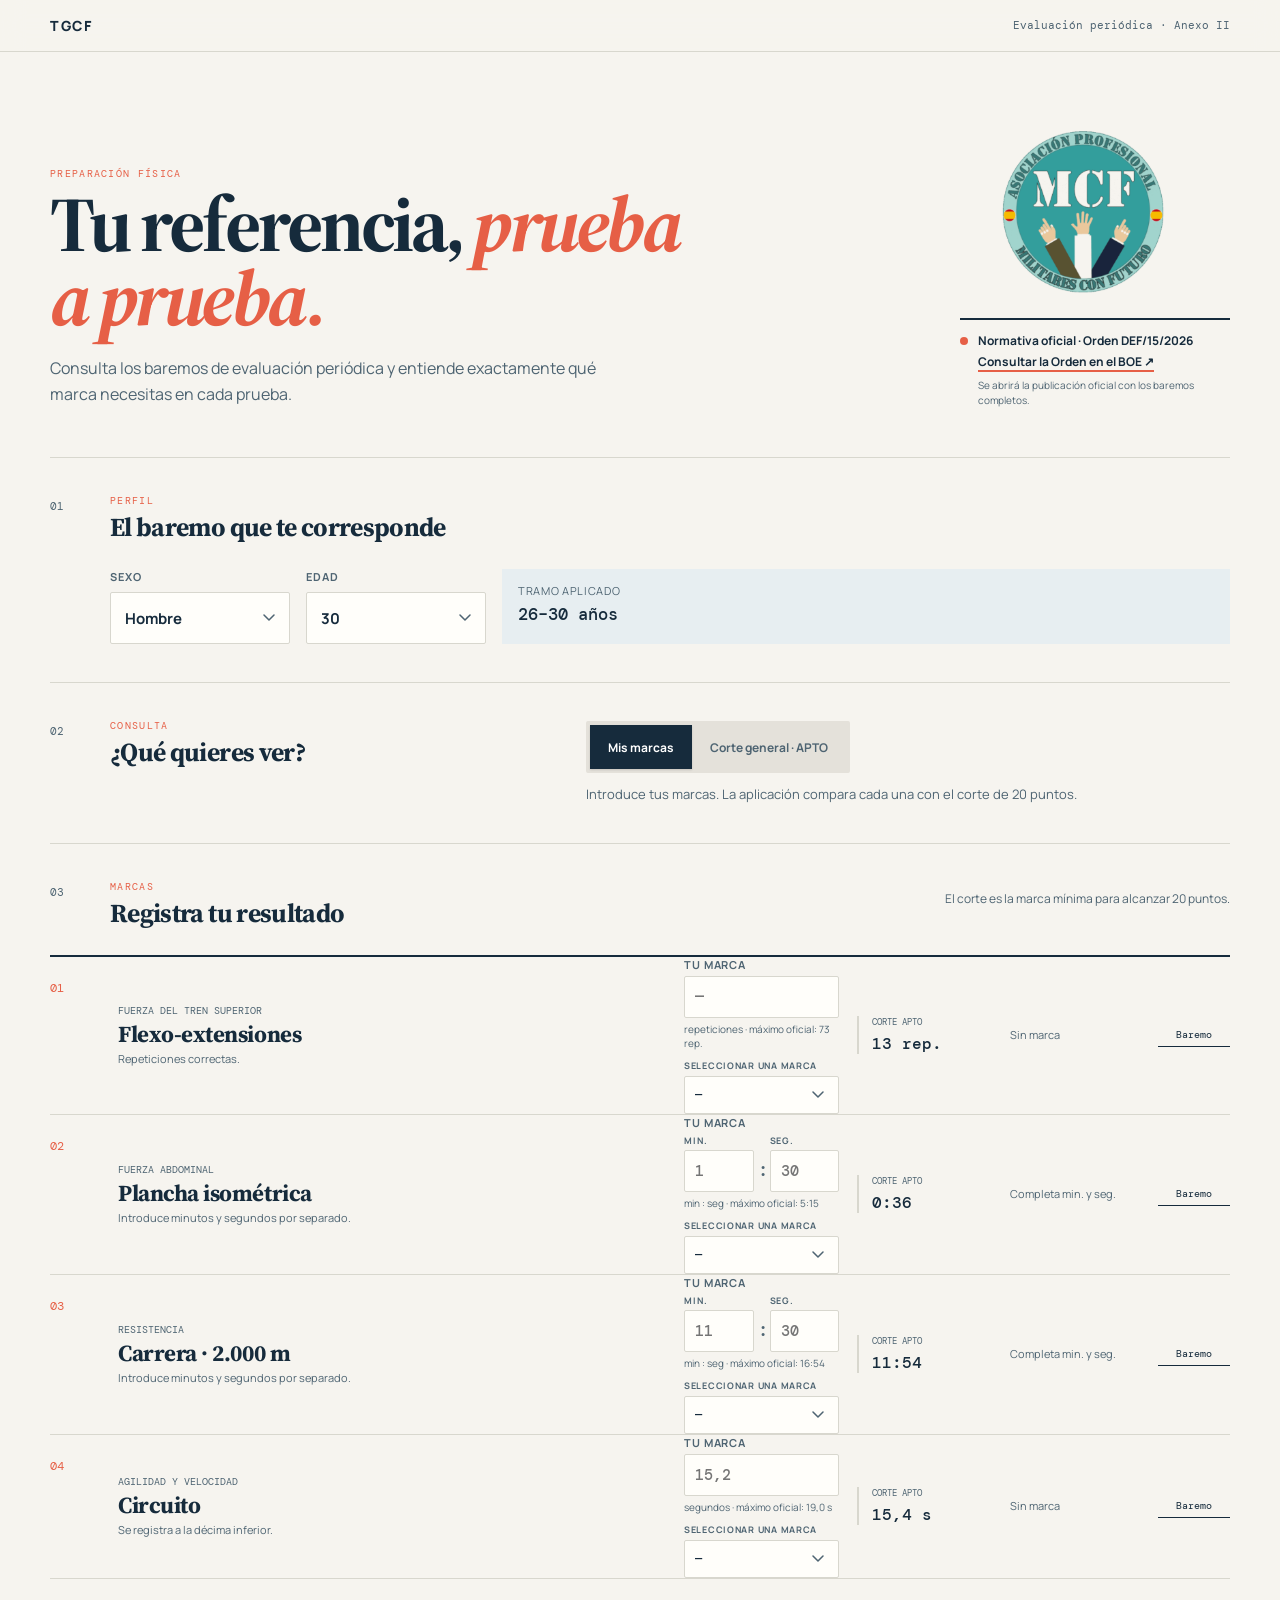
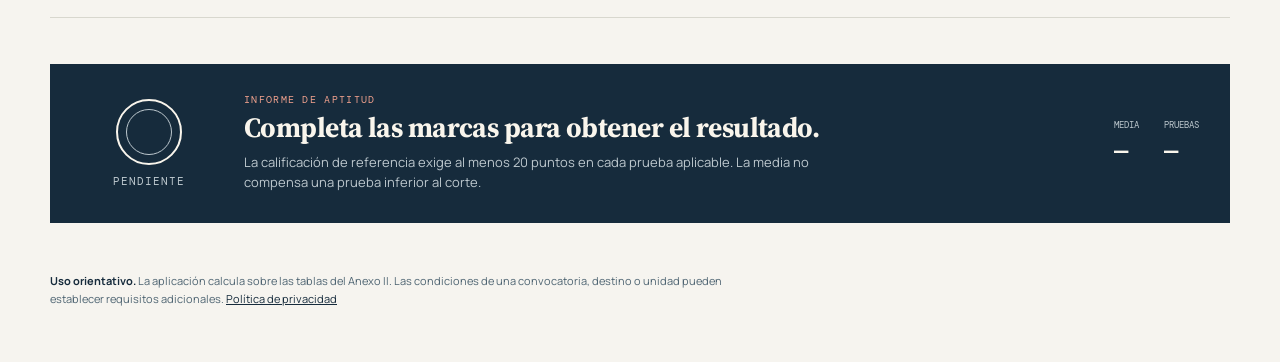
==== index.html @ bdb053d6 "Preparar recursos nativos y publicación móvil" ====
<!doctype html>
<html lang="es">
<head>
  <meta charset="utf-8">
  <meta name="viewport" content="width=device-width, initial-scale=1">
  <meta name="theme-color" content="#162b3c">
  <title>Aptitud · Evaluación física</title>
  <link rel="preconnect" href="https://fonts.googleapis.com">
  <link rel="preconnect" href="https://fonts.gstatic.com" crossorigin>
  <link href="https://fonts.googleapis.com/css2?family=DM+Mono:wght@400;500&family=Manrope:wght@400;500;600;700;800&family=Source+Serif+4:opsz,wght@8..60,600;8..60,700&display=swap" rel="stylesheet">
  <link rel="stylesheet" href="styles/main.css?v=13">
</head>
<body>
  <header class="topbar">
    <a class="brand" href="#inicio" aria-label="TGCF, inicio · Asociación Profesional Militares con Futuro">
      <span>TGCF</span>
    </a>
    <p>Evaluación periódica · Anexo II</p>
  </header>

  <main id="inicio" class="shell">
    <section class="intro" aria-labelledby="page-title">
      <div>
        <p class="eyebrow">Preparación física</p>
        <h1 id="page-title">Tu referencia, <em>prueba a prueba.</em></h1>
        <p class="lede">Consulta los baremos de evaluación periódica y entiende exactamente qué marca necesitas en cada prueba.</p>
      </div>
      <div class="source-block">
        <img class="association-logo intro-logo" src="assets/logo-mcf.png" alt="Logo de la Asociación Profesional Militares con Futuro">
        <aside class="source-note">
          <span class="source-dot" aria-hidden="true"></span>
          <div><b>Normativa oficial · Orden DEF/15/2026</b><br><a href="https://www.boe.es/diario_boe/txt.php?id=BOE-A-2026-1379" target="_blank" rel="noopener" aria-label="Consultar la Orden DEF/15/2026 en el BOE; se abre en una pestaña nueva">Consultar la Orden en el BOE <span aria-hidden="true">↗</span></a><small>Se abrirá la publicación oficial con los baremos completos.</small></div>
        </aside>
      </div>
    </section>

    <section class="setup" aria-labelledby="perfil-title">
      <div class="section-heading">
        <span class="step">01</span>
        <div><p class="eyebrow">Perfil</p><h2 id="perfil-title">El baremo que te corresponde</h2></div>
      </div>
      <div class="profile-controls">
        <label>Sexo
          <select id="sex" aria-label="Sexo">
            <option value="M">Hombre</option>
            <option value="F">Mujer</option>
          </select>
        </label>
        <label>Edad
          <select id="age" aria-label="Edad" aria-describedby="age-band"></select>
        </label>
        <div class="band-readout"><span>Tramo aplicado</span><b id="age-band">26–30 años</b></div>
      </div>
    </section>

    <section class="objective" aria-labelledby="objetivo-title">
      <div class="section-heading compact">
        <span class="step">02</span>
        <div><p class="eyebrow">Consulta</p><h2 id="objetivo-title">¿Qué quieres ver?</h2></div>
      </div>
      <div class="mode-switch" role="group" aria-label="Modo de consulta">
        <button class="mode active" type="button" data-mode="mine" aria-pressed="true">Mis marcas</button>
        <button class="mode" type="button" data-mode="cut" aria-pressed="false">Corte general · APTO</button>
      </div>
      <p id="mode-copy" class="mode-copy">Introduce tus marcas. La aplicación compara cada una con el corte de 20 puntos.</p>
    </section>

    <section class="measurements" aria-labelledby="marcas-title">
      <div class="section-heading">
        <span class="step">03</span>
        <div><p class="eyebrow">Marcas</p><h2 id="marcas-title">Registra tu resultado</h2></div>
        <p class="measurement-note">El corte es la marca mínima para alcanzar 20 puntos.</p>
      </div>

      <div class="metrics" id="metrics">
        <article class="metric" data-test="flex">
          <div class="metric-number">01</div>
          <div class="metric-main"><p class="metric-kicker">Fuerza del tren superior</p><h3>Flexo-extensiones</h3><p class="metric-description">Repeticiones correctas.</p></div>
          <div class="entry-stack"><label class="entry"><span>Tu marca</span><input id="flex" type="number" min="0" max="73" inputmode="numeric" placeholder="—"><small>repeticiones · máximo oficial: <span id="flex-max">—</span></small></label><label class="reference-entry"><span>Seleccionar una marca</span><select id="flex-reference" aria-label="Seleccionar una marca oficial de flexiones"><option value="">—</option></select></label></div>
          <div class="target"><span>Corte APTO</span><b id="flex-target">—</b></div>
          <div class="result" id="flex-result" aria-live="polite">Sin marca</div>
          <button class="baremo-button" data-baremo="flex" type="button">Baremo</button>
        </article>

        <article class="metric" data-test="plank">
          <div class="metric-number">02</div>
          <div class="metric-main"><p class="metric-kicker">Fuerza abdominal</p><h3>Plancha isométrica</h3><p class="metric-description">Introduce minutos y segundos por separado.</p></div>
          <div class="entry-stack"><div class="entry duration-entry" role="group" aria-labelledby="plank-entry-label"><span id="plank-entry-label">Tu marca</span><div class="duration-fields"><label><span>Min.</span><input id="plank-minutes" type="number" min="0" max="5" inputmode="numeric" placeholder="1" aria-label="Minutos de plancha"></label><span class="duration-separator" aria-hidden="true">:</span><label><span>Seg.</span><input id="plank-seconds" type="number" min="0" max="59" inputmode="numeric" placeholder="30" aria-label="Segundos de plancha"></label></div><small>min : seg · máximo oficial: <span id="plank-max">—</span></small></div><label class="reference-entry"><span>Seleccionar una marca</span><select id="plank-reference" aria-label="Seleccionar una marca oficial de plancha"><option value="">—</option></select></label></div>
          <div class="target"><span>Corte APTO</span><b id="plank-target">—</b></div>
          <div class="result" id="plank-result" aria-live="polite">Sin marca</div>
          <button class="baremo-button" data-baremo="plank" type="button">Baremo</button>
        </article>

        <article class="metric" data-test="run">
          <div class="metric-number">03</div>
          <div class="metric-main"><p class="metric-kicker">Resistencia</p><h3>Carrera · 2.000 m</h3><p class="metric-description">Introduce minutos y segundos por separado.</p></div>
          <div class="entry-stack"><div class="entry duration-entry" role="group" aria-labelledby="run-entry-label"><span id="run-entry-label">Tu marca</span><div class="duration-fields"><label><span>Min.</span><input id="run-minutes" type="number" min="0" max="16" inputmode="numeric" placeholder="11" aria-label="Minutos de carrera"></label><span class="duration-separator" aria-hidden="true">:</span><label><span>Seg.</span><input id="run-seconds" type="number" min="0" max="59" inputmode="numeric" placeholder="30" aria-label="Segundos de carrera"></label></div><small>min : seg · máximo oficial: <span id="run-max">—</span></small></div><label class="reference-entry"><span>Seleccionar una marca</span><select id="run-reference" aria-label="Seleccionar una marca oficial de carrera"><option value="">—</option></select></label></div>
          <div class="target"><span>Corte APTO</span><b id="run-target">—</b></div>
          <div class="result" id="run-result" aria-live="polite">Sin marca</div>
          <button class="baremo-button" data-baremo="run" type="button">Baremo</button>
        </article>

        <article class="metric" data-test="agility">
          <div class="metric-number">04</div>
          <div class="metric-main"><p class="metric-kicker">Agilidad y velocidad</p><h3>Circuito</h3><p class="metric-description">Se registra a la décima inferior.</p></div>
          <div class="entry-stack"><label class="entry"><span>Tu marca</span><input id="agility" type="number" min="0" max="19" step="0.01" inputmode="decimal" placeholder="15,2"><small>segundos · máximo oficial: <span id="agility-max">—</span></small></label><label class="reference-entry"><span>Seleccionar una marca</span><select id="agility-reference" aria-label="Seleccionar una marca oficial de circuito"><option value="">—</option></select></label></div>
          <div class="target"><span>Corte APTO</span><b id="agility-target">—</b></div>
          <div class="result" id="agility-result" aria-live="polite">Sin marca</div>
          <button class="baremo-button" data-baremo="agility" type="button">Baremo</button>
        </article>
      </div>
      <p id="agility-note" class="agility-note" hidden>El circuito no se muestra para este tramo de edad en el Anexo II.</p>
    </section>

    <section class="report" aria-labelledby="informe-title">
      <div class="report-status waiting" id="report-status"><span class="status-ring" aria-hidden="true"></span><span id="status-word">PENDIENTE</span></div>
      <div class="report-copy"><p class="eyebrow">Informe de aptitud</p><h2 id="informe-title">Completa las marcas para obtener el resultado.</h2><p id="report-detail">La calificación de referencia exige al menos 20 puntos en cada prueba aplicable. La media no compensa una prueba inferior al corte.</p></div>
      <dl class="report-numbers"><div><dt>Media</dt><dd id="average">—</dd></div><div><dt>Pruebas</dt><dd id="passed-count">—</dd></div></dl>

    </section>

    <section class="legal">
      <p><b>Uso orientativo.</b> La aplicación calcula sobre las tablas del Anexo II. Las condiciones de una convocatoria, destino o unidad pueden establecer requisitos adicionales. <a href="privacy.html">Política de privacidad</a></p>
    </section>
  </main>

  <dialog id="baremo-dialog" aria-labelledby="dialog-title">
    <div class="dialog-head"><div><p class="eyebrow">Anexo II</p><h2 id="dialog-title">Baremo oficial</h2></div><button id="close-dialog" class="close-button" type="button" aria-label="Cerrar">×</button></div>
    <p id="dialog-subtitle" class="dialog-subtitle"></p>
    <div class="table-wrap"><table><thead><tr><th>Marca</th><th>Puntos</th></tr></thead><tbody id="baremo-body"></tbody></table></div>
  </dialog>

  <script type="module" src="src/app.js?v=8"></script>
</body>
</html>
---- styles/main.css ----
:root {
  --ink: #162b3c;
  --ink-soft: #4e6472;
  --paper: #f6f4ef;
  --surface: #fffefa;
  --line: #d8d7ce;
  --coral: #e65f46;
  --coral-pale: #fbe7e1;
  --blue-pale: #e7eef1;
  --good: #2f725e;
  --warn: #ac6329;
  --mono: "DM Mono", ui-monospace, SFMono-Regular, Menlo, monospace;
  --sans: "Manrope", Arial, sans-serif;
  --serif: "Source Serif 4", Georgia, serif;
}
* { box-sizing: border-box; }
[hidden] { display: none !important; }
html { scroll-behavior: smooth; }
body { margin: 0; background: var(--paper); color: var(--ink); font-family: var(--sans); }
button, input, select { font: inherit; }
button { cursor: pointer; }
.topbar { border-bottom: 1px solid var(--line); display: flex; justify-content: space-between; align-items: center; padding: 16px max(20px, calc((100vw - 1180px) / 2)); background: rgba(246,244,239,.94); position: sticky; top: 0; z-index: 2; backdrop-filter: blur(12px); }
.topbar p { margin: 0; font: 11px/1.1 var(--mono); color: var(--ink-soft); text-align: right; }
.brand { display: flex; gap: 9px; align-items: center; color: var(--ink); text-decoration: none; font-size: 14px; font-weight: 800; letter-spacing: .11em; }
.association-logo { object-fit: contain; mix-blend-mode: multiply; }
.source-block { align-self: end; }
.intro-logo { display: block; width: 240px; max-width: 100%; height: auto; margin: 0 0 10px; }
.shell { width: min(1180px, calc(100% - 40px)); margin: 0 auto; }
.intro { min-height: 296px; display: grid; grid-template-columns: minmax(0, 1fr) 270px; align-items: end; gap: 40px; padding: 65px 0 50px; border-bottom: 1px solid var(--line); }
.eyebrow { margin: 0 0 8px; font: 10px/1 var(--mono); letter-spacing: .13em; text-transform: uppercase; color: var(--coral); }
h1, h2, h3, p { text-wrap: pretty; }
h1 { margin: 0; max-width: 760px; font: 700 clamp(42px, 7vw, 78px)/.94 var(--serif); letter-spacing: -.045em; }
h1 em { color: var(--coral); font-style: italic; }
.lede { max-width: 590px; margin: 22px 0 0; color: var(--ink-soft); font-size: 16px; line-height: 1.6; }
.source-note { display: flex; gap: 10px; border-top: 2px solid var(--ink); padding-top: 12px; font-size: 12px; line-height: 1.55; color: var(--ink-soft); }
.source-note b { color: var(--ink); }.source-note a { display: inline-block; margin-top: 2px; color: var(--ink); font-weight: 700; text-decoration: underline; text-decoration-color: var(--coral); text-decoration-thickness: 1.5px; text-underline-offset: 4px; transition: color .15s, text-decoration-color .15s; }.source-note a:hover, .source-note a:focus-visible { color: var(--coral); text-decoration-color: currentColor; }.source-note small { display: block; margin-top: 7px; font-size: 10px; line-height: 1.45; }.source-dot { width: 8px; height: 8px; margin-top: 5px; border-radius: 50%; background: var(--coral); flex: none; }
.setup, .objective, .measurements { border-bottom: 1px solid var(--line); padding: 38px 0; }
.section-heading { display: grid; grid-template-columns: 44px 1fr auto; gap: 16px; align-items: start; margin-bottom: 28px; }
.section-heading.compact { grid-template-columns: 44px 1fr; }.step { font: 11px var(--mono); color: var(--ink-soft); padding-top: 3px; }.section-heading h2 { margin: 0; font: 700 26px/1.04 var(--serif); letter-spacing: -.025em; }.measurement-note { margin: 8px 0 0; color: var(--ink-soft); font-size: 12px; }
.profile-controls { margin-left: 60px; display: grid; grid-template-columns: 180px 180px minmax(220px, 1fr); gap: 16px; }.profile-controls label, .entry { display: grid; gap: 8px; color: var(--ink-soft); font-size: 11px; font-weight: 700; text-transform: uppercase; letter-spacing: .08em; }
select, input { appearance: none; width: 100%; min-height: 52px; padding: 0 14px; background: var(--surface); border: 1px solid var(--line); border-radius: 2px; color: var(--ink); font-size: 15px; outline: none; transition: border-color .15s, box-shadow .15s; } select { padding-right: 38px; background-image: url("data:image/svg+xml,%3Csvg xmlns='http://www.w3.org/2000/svg' width='12' height='8' viewBox='0 0 12 8'%3E%3Cpath d='m1 1 5 5 5-5' fill='none' stroke='%234e6472' stroke-linecap='round' stroke-linejoin='round' stroke-width='1.5'/%3E%3C/svg%3E"); background-repeat: no-repeat; background-position: right 14px center; background-size: 12px 8px; } input:focus, select:focus { border-color: var(--coral); box-shadow: 0 0 0 3px var(--coral-pale); }.band-readout { padding: 14px 16px; background: var(--blue-pale); color: var(--ink-soft); font-size: 11px; letter-spacing: .06em; text-transform: uppercase; }.band-readout span { display: block; margin-bottom: 5px; }.band-readout b { color: var(--ink); font: 500 17px var(--mono); letter-spacing: 0; text-transform: none; }
.objective { display: grid; grid-template-columns: 1fr minmax(330px, 1.3fr); column-gap: 40px; }.objective .section-heading { margin: 0; }.mode-switch { display: flex; width: fit-content; min-height: 52px; padding: 4px; background: #e4e1da; border-radius: 2px; }.mode { border: 0; background: transparent; color: var(--ink-soft); padding: 0 18px; font-size: 12px; font-weight: 700; }.mode.active { background: var(--ink); color: white; box-shadow: 0 1px 2px #0002; }.mode-copy { grid-column: 2; margin: 12px 0 0; color: var(--ink-soft); font-size: 13px; line-height: 1.5; }.simulation-actions { grid-column: 2; margin-top: 14px; display: flex; align-items: center; gap: 16px; }.outline-button { min-height: 40px; border: 1px solid var(--ink); color: var(--ink); background: transparent; padding: 0 12px; font-size: 12px; font-weight: 700; }.text-button { border: 0; padding: 0; background: transparent; color: var(--coral); font-size: 12px; text-decoration: underline; }
.metrics { border-top: 2px solid var(--ink); }.metric { display: grid; grid-template-columns: 50px minmax(210px, 1fr) 155px 135px 130px 72px; align-items: center; gap: 18px; min-height: 126px; border-bottom: 1px solid var(--line); }.metric-number { align-self: start; padding-top: 23px; color: var(--coral); font: 12px var(--mono); }.metric-kicker { margin: 0 0 5px; color: var(--ink-soft); font: 10px var(--mono); text-transform: uppercase; }.metric h3 { margin: 0; font: 700 23px/1.05 var(--serif); letter-spacing: -.02em; }.metric-description { margin: 5px 0 0; color: var(--ink-soft); font-size: 11px; }.entry { gap: 4px; }.entry input { min-height: 42px; padding: 0 10px; font: 500 15px var(--mono); }.entry small { color: var(--ink-soft); text-transform: none; letter-spacing: 0; font: 10px var(--sans); }.duration-fields { display: grid; grid-template-columns: minmax(0, 1fr) 8px minmax(0, 1fr); align-items: end; gap: 4px; }.duration-fields label { display: grid; gap: 3px; }.duration-fields label span { font-size: 9px; }.duration-separator { padding-bottom: 11px; color: var(--ink-soft); font: 500 17px var(--mono); text-align: center; }.target { padding-left: 13px; border-left: 2px solid var(--line); }.target span { display: block; color: var(--ink-soft); font: 9px var(--mono); text-transform: uppercase; }.target b { display: block; margin-top: 5px; font: 500 16px var(--mono); }.result { font: 11px/1.4 var(--sans); color: var(--ink-soft); }.result b { display: block; color: var(--ink); font: 500 20px var(--mono); }.result.pass b { color: var(--good); }.result.fail b { color: var(--coral); }.baremo-button { border: 0; border-bottom: 1px solid var(--ink); padding: 5px 0; background: transparent; color: var(--ink); font: 10px var(--mono); }.baremo-button:hover { color: var(--coral); border-color: var(--coral); }.metric.is-not-applicable { opacity: .46; }.metric.is-not-applicable .entry input, .metric.is-not-applicable .baremo-button { pointer-events: none; }.agility-note { margin: 16px 0 0 60px; color: var(--warn); font-size: 12px; }
.report { margin: 46px 0 25px; display: grid; grid-template-columns: 136px 1fr auto; gap: 27px; align-items: center; background: var(--ink); color: #f9f5ec; padding: 31px; }.report-status { display: grid; justify-items: center; gap: 9px; font: 11px var(--mono); letter-spacing: .1em; }.status-ring { width: 66px; height: 66px; border: 2px solid #f9f5ec; border-radius: 50%; position: relative; }.status-ring::after { content: ""; position: absolute; inset: 8px; border: 1px solid currentColor; border-radius: 50%; }.report-status.apto { color: #a9e0c8; }.report-status.no-apto { color: #ffab9d; }.report-status.waiting { color: #bdc8ce; }.report-copy .eyebrow { color: #f0a18d; }.report-copy h2 { margin: 0; font: 700 28px/1.05 var(--serif); letter-spacing: -.02em; }.report-copy p:last-child { max-width: 600px; margin: 10px 0 0; color: #bdc8ce; font-size: 13px; line-height: 1.55; }.report-numbers { display: flex; gap: 25px; margin: 0; }.report-numbers dt { color: #bdc8ce; font: 9px var(--mono); text-transform: uppercase; }.report-numbers dd { margin: 5px 0 0; font: 500 24px var(--mono); }.legal { display: flex; justify-content: space-between; align-items: flex-start; gap: 30px; padding: 24px 0 54px; color: var(--ink-soft); font-size: 11px; line-height: 1.6; }.legal p { max-width: 720px; margin: 0; }.legal b { color: var(--ink); }.legal a { color: var(--ink); white-space: nowrap; }
dialog { width: min(620px, calc(100% - 32px)); max-height: min(720px, calc(100% - 32px)); overflow: hidden; border: 0; padding: 28px; background: var(--surface); box-shadow: 0 18px 80px #10182055; }dialog::backdrop { background: #162b3caa; backdrop-filter: blur(3px); }.dialog-head { display: flex; align-items: start; justify-content: space-between; }.dialog-head h2 { margin: 0; font: 700 28px var(--serif); }.close-button { width: 37px; height: 37px; border: 1px solid var(--line); border-radius: 50%; background: transparent; font-size: 23px; line-height: 1; }.dialog-subtitle { color: var(--ink-soft); font-size: 12px; }.table-wrap { max-height: 470px; overflow: auto; border-top: 1px solid var(--line); }.table-wrap table { width: 100%; border-collapse: collapse; font: 13px var(--mono); }.table-wrap th { position: sticky; top: 0; background: var(--surface); text-align: left; padding: 13px 10px; color: var(--ink-soft); font-size: 10px; }.table-wrap td { padding: 10px; border-top: 1px solid #eceae4; }.table-wrap tr.highlight td { background: var(--coral-pale); }.table-wrap td:last-child { text-align: right; }
@media (max-width: 860px) { .intro { grid-template-columns: 1fr; min-height: 0; gap: 32px; }.source-note { width: 270px; }.profile-controls { margin-left: 0; }.objective { grid-template-columns: 1fr; gap: 16px; }.mode-copy, .simulation-actions { grid-column: 1; }.metric { grid-template-columns: 36px minmax(160px,1fr) 130px 115px; gap: 14px; padding: 18px 0; }.metric .entry { grid-column: 3; }.metric .target { grid-column: 4; }.metric .result { grid-column: 2 / 4; }.metric .baremo-button { grid-column: 4; grid-row: 3; justify-self: start; }.metric-number { padding-top: 2px; }.report { grid-template-columns: 100px 1fr; }.report-numbers { grid-column: 2; }.legal { flex-direction: column; gap: 10px; } }
@media (max-width: 570px) { .topbar { padding: 13px 20px; }.topbar p { max-width: 130px; font-size: 9px; }.shell { width: min(100% - 28px, 1180px); }.intro { padding: 48px 0 38px; }.lede { font-size: 14px; }.setup,.objective,.measurements { padding: 30px 0; }.section-heading { grid-template-columns: 32px 1fr; gap: 11px; margin-bottom: 22px; }.measurement-note { display: none; }.profile-controls { grid-template-columns: 1fr 1fr; }.band-readout { grid-column: span 2; }.mode-switch { width: 100%; }.mode { flex: 1; padding: 0 8px; font-size: 11px; }.metric { grid-template-columns: 30px 1fr 103px; column-gap: 10px; }.metric .metric-main { grid-column: 2 / 4; }.metric .entry { grid-column: 2; }.metric .target { grid-column: 3; }.metric .result { grid-column: 2 / 4; }.metric .baremo-button { grid-column: 3; grid-row: 4; }.metric h3 { font-size: 20px; }.entry input { font-size: 14px; }.target b { font-size: 13px; }.agility-note { margin-left: 0; }.report { margin-top: 32px; grid-template-columns: 1fr; gap: 19px; padding: 24px; }.report-status { grid-template-columns: 52px 1fr; justify-items: start; align-items: center; }.status-ring { width: 46px; height: 46px; }.status-ring::after { inset: 6px; }.report-copy h2 { font-size: 25px; }.report-numbers { grid-column: 1; }.legal a { white-space: normal; } }
@media (prefers-reduced-motion: reduce) { *,*::before,*::after { scroll-behavior: auto !important; transition: none !important; } }
.entry-stack { display: grid; gap: 9px; }.reference-entry { display: grid; gap: 4px; color: var(--ink-soft); font-size: 9px; font-weight: 700; letter-spacing: .08em; text-transform: uppercase; }.reference-entry select { min-height: 38px; padding: 0 32px 0 10px; font: 500 12px var(--mono); text-transform: none; letter-spacing: 0; }.metric.is-not-applicable .reference-entry select { pointer-events: none; } @media (max-width: 860px) { .metric .entry-stack { grid-column: 3; } } @media (max-width: 570px) { .metric .entry-stack { grid-column: 2; } }
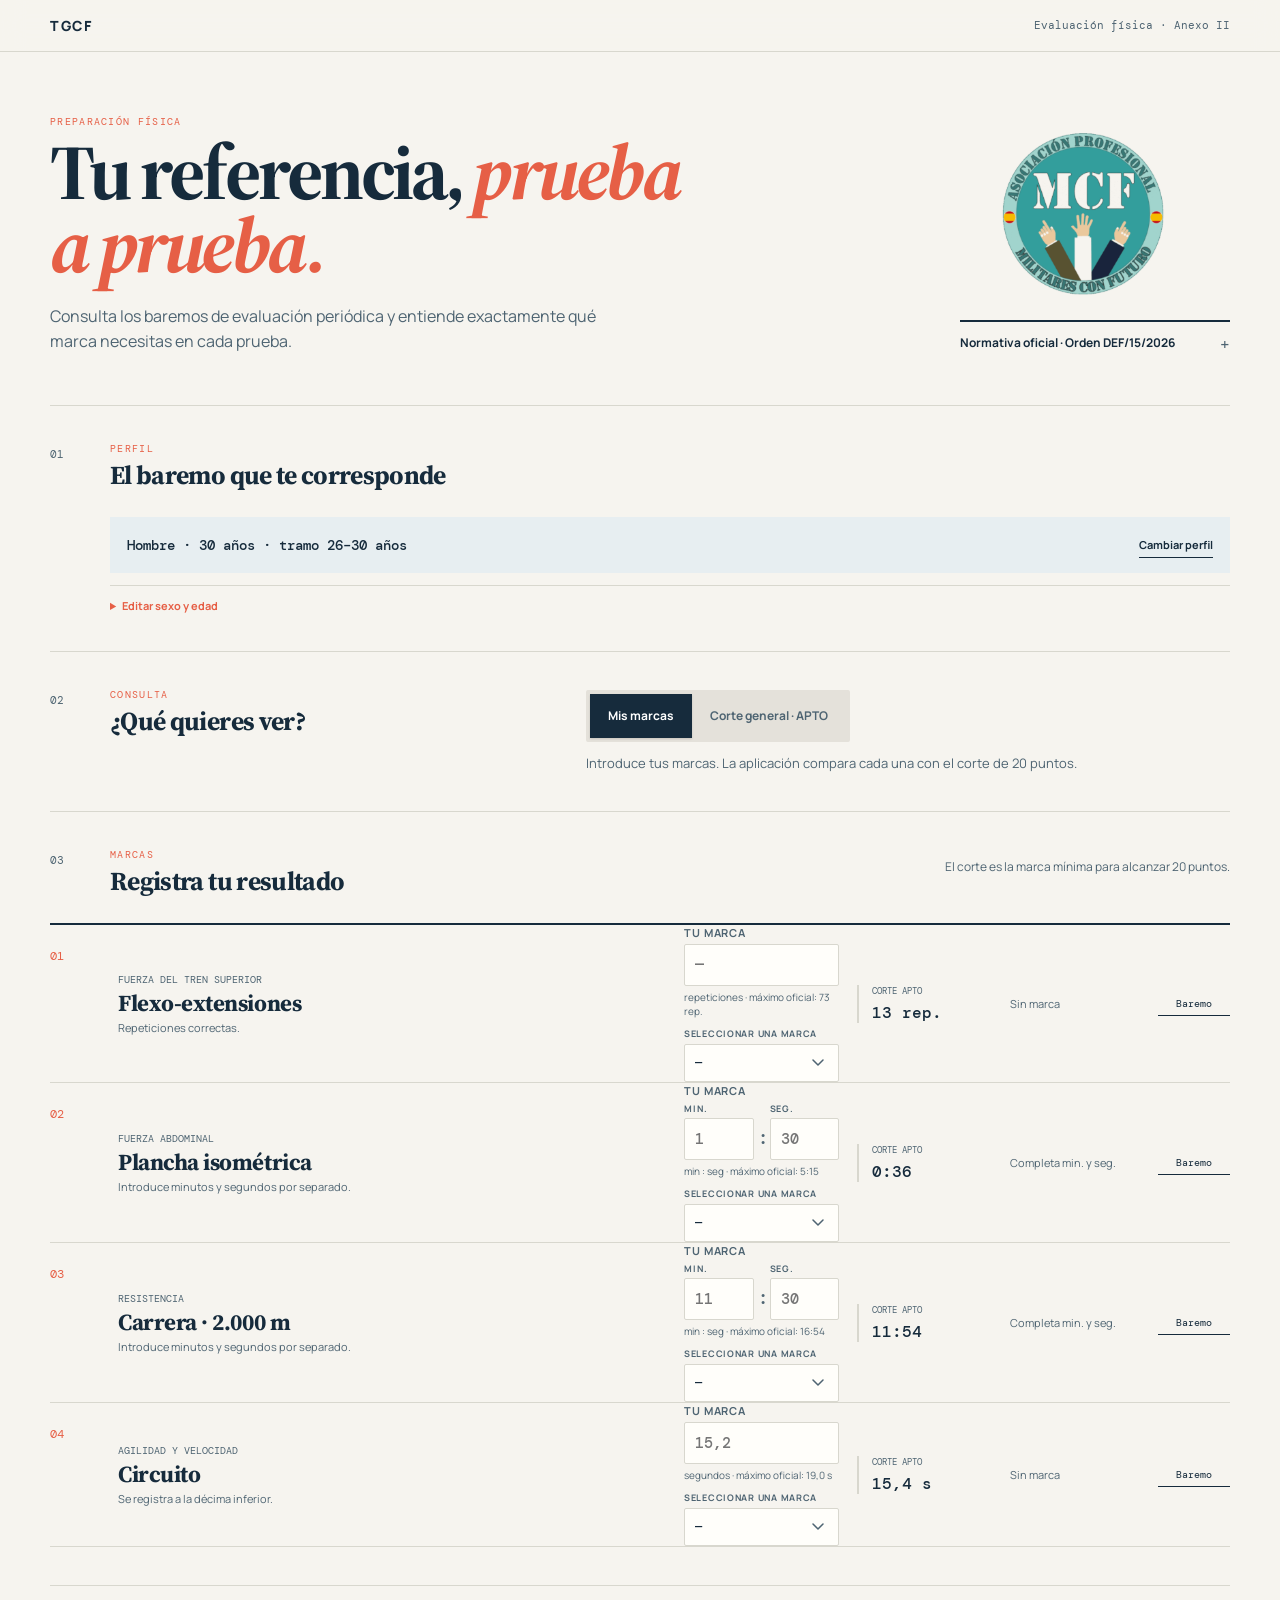
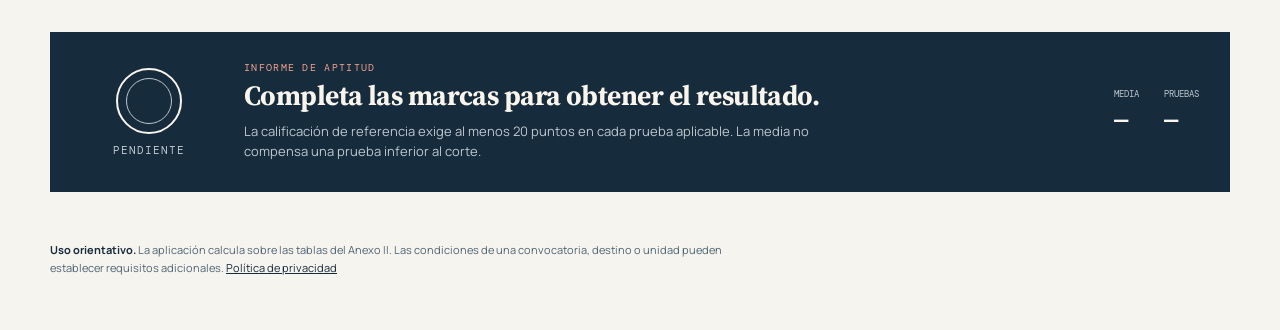
==== commit f57a43d4: "Simplificar experiencia móvil de TGCF" ====
--- a/index.html
+++ b/index.html
@@ -4,7 +4,7 @@
   <meta charset="utf-8">
   <meta name="viewport" content="width=device-width, initial-scale=1">
   <meta name="theme-color" content="#162b3c">
-  <title>Aptitud · Evaluación física</title>
+  <title>TGCF</title>
   <link rel="preconnect" href="https://fonts.googleapis.com">
   <link rel="preconnect" href="https://fonts.gstatic.com" crossorigin>
   <link href="https://fonts.googleapis.com/css2?family=DM+Mono:wght@400;500&family=Manrope:wght@400;500;600;700;800&family=Source+Serif+4:opsz,wght@8..60,600;8..60,700&display=swap" rel="stylesheet">
@@ -12,10 +12,8 @@
 </head>
 <body>
   <header class="topbar">
-    <a class="brand" href="#inicio" aria-label="TGCF, inicio · Asociación Profesional Militares con Futuro">
-      <span>TGCF</span>
-    </a>
-    <p>Evaluación periódica · Anexo II</p>
+    <a class="brand" href="#inicio" aria-label="TGCF, inicio"><span>TGCF</span></a>
+    <p>Evaluación física · Anexo II</p>
   </header>
 
   <main id="inicio" class="shell">
@@ -27,10 +25,11 @@
       </div>
       <div class="source-block">
         <img class="association-logo intro-logo" src="assets/logo-mcf.png" alt="Logo de la Asociación Profesional Militares con Futuro">
-        <aside class="source-note">
-          <span class="source-dot" aria-hidden="true"></span>
-          <div><b>Normativa oficial · Orden DEF/15/2026</b><br><a href="https://www.boe.es/diario_boe/txt.php?id=BOE-A-2026-1379" target="_blank" rel="noopener" aria-label="Consultar la Orden DEF/15/2026 en el BOE; se abre en una pestaña nueva">Consultar la Orden en el BOE <span aria-hidden="true">↗</span></a><small>Se abrirá la publicación oficial con los baremos completos.</small></div>
-        </aside>
+        <details class="source-note">
+          <summary><span class="source-dot" aria-hidden="true"></span><b>Normativa oficial · Orden DEF/15/2026</b></summary>
+          <a href="https://www.boe.es/diario_boe/txt.php?id=BOE-A-2026-1379" target="_blank" rel="noopener" aria-label="Consultar la Orden DEF/15/2026 en el BOE; se abre en una pestaña nueva">Consultar la Orden en el BOE <span aria-hidden="true">↗</span></a>
+          <small>Se abrirá la publicación oficial con los baremos completos.</small>
+        </details>
       </div>
     </section>
 
@@ -39,18 +38,22 @@
         <span class="step">01</span>
         <div><p class="eyebrow">Perfil</p><h2 id="perfil-title">El baremo que te corresponde</h2></div>
       </div>
-      <div class="profile-controls">
-        <label>Sexo
-          <select id="sex" aria-label="Sexo">
-            <option value="M">Hombre</option>
-            <option value="F">Mujer</option>
-          </select>
-        </label>
-        <label>Edad
-          <select id="age" aria-label="Edad" aria-describedby="age-band"></select>
-        </label>
-        <div class="band-readout"><span>Tramo aplicado</span><b id="age-band">26–30 años</b></div>
-      </div>
+      <div class="profile-summary" aria-live="polite"><span id="profile-summary">Hombre · 30 años · tramo 26–30 años</span><button class="profile-edit" type="button" aria-controls="profile-details">Cambiar perfil</button></div>
+      <details id="profile-details" class="profile-details">
+        <summary>Editar sexo y edad</summary>
+        <div class="profile-controls">
+          <label>Sexo
+            <select id="sex" aria-label="Sexo">
+              <option value="M">Hombre</option>
+              <option value="F">Mujer</option>
+            </select>
+          </label>
+          <label>Edad
+            <select id="age" aria-label="Edad" aria-describedby="age-band"></select>
+          </label>
+          <div class="band-readout"><span>Tramo aplicado</span><b id="age-band">26–30 años</b></div>
+        </div>
+      </details>
     </section>
 
     <section class="objective" aria-labelledby="objetivo-title">
@@ -112,12 +115,17 @@
       <p id="agility-note" class="agility-note" hidden>El circuito no se muestra para este tramo de edad en el Anexo II.</p>
     </section>
 
-    <section class="report" aria-labelledby="informe-title">
+    <section id="report" class="report" aria-labelledby="informe-title">
       <div class="report-status waiting" id="report-status"><span class="status-ring" aria-hidden="true"></span><span id="status-word">PENDIENTE</span></div>
       <div class="report-copy"><p class="eyebrow">Informe de aptitud</p><h2 id="informe-title">Completa las marcas para obtener el resultado.</h2><p id="report-detail">La calificación de referencia exige al menos 20 puntos en cada prueba aplicable. La media no compensa una prueba inferior al corte.</p></div>
       <dl class="report-numbers"><div><dt>Media</dt><dd id="average">—</dd></div><div><dt>Pruebas</dt><dd id="passed-count">—</dd></div></dl>
 
     </section>
+
+    <div class="mobile-summary" aria-live="polite">
+      <span id="mobile-progress-label">0 de 4 pruebas completas</span>
+      <a href="#report" id="mobile-report-link">Ver informe</a>
+    </div>
 
     <section class="legal">
       <p><b>Uso orientativo.</b> La aplicación calcula sobre las tablas del Anexo II. Las condiciones de una convocatoria, destino o unidad pueden establecer requisitos adicionales. <a href="privacy.html">Política de privacidad</a></p>
--- a/styles/main.css
+++ b/styles/main.css
@@ -47,3 +47,36 @@
 @media (max-width: 570px) { .topbar { padding: 13px 20px; }.topbar p { max-width: 130px; font-size: 9px; }.shell { width: min(100% - 28px, 1180px); }.intro { padding: 48px 0 38px; }.lede { font-size: 14px; }.setup,.objective,.measurements { padding: 30px 0; }.section-heading { grid-template-columns: 32px 1fr; gap: 11px; margin-bottom: 22px; }.measurement-note { display: none; }.profile-controls { grid-template-columns: 1fr 1fr; }.band-readout { grid-column: span 2; }.mode-switch { width: 100%; }.mode { flex: 1; padding: 0 8px; font-size: 11px; }.metric { grid-template-columns: 30px 1fr 103px; column-gap: 10px; }.metric .metric-main { grid-column: 2 / 4; }.metric .entry { grid-column: 2; }.metric .target { grid-column: 3; }.metric .result { grid-column: 2 / 4; }.metric .baremo-button { grid-column: 3; grid-row: 4; }.metric h3 { font-size: 20px; }.entry input { font-size: 14px; }.target b { font-size: 13px; }.agility-note { margin-left: 0; }.report { margin-top: 32px; grid-template-columns: 1fr; gap: 19px; padding: 24px; }.report-status { grid-template-columns: 52px 1fr; justify-items: start; align-items: center; }.status-ring { width: 46px; height: 46px; }.status-ring::after { inset: 6px; }.report-copy h2 { font-size: 25px; }.report-numbers { grid-column: 1; }.legal a { white-space: normal; } }
 @media (prefers-reduced-motion: reduce) { *,*::before,*::after { scroll-behavior: auto !important; transition: none !important; } }
 .entry-stack { display: grid; gap: 9px; }.reference-entry { display: grid; gap: 4px; color: var(--ink-soft); font-size: 9px; font-weight: 700; letter-spacing: .08em; text-transform: uppercase; }.reference-entry select { min-height: 38px; padding: 0 32px 0 10px; font: 500 12px var(--mono); text-transform: none; letter-spacing: 0; }.metric.is-not-applicable .reference-entry select { pointer-events: none; } @media (max-width: 860px) { .metric .entry-stack { grid-column: 3; } } @media (max-width: 570px) { .metric .entry-stack { grid-column: 2; } }
+
+.profile-summary { display: flex; align-items: center; justify-content: space-between; gap: 16px; margin-left: 60px; padding: 15px 17px; background: var(--blue-pale); color: var(--ink); font: 500 14px var(--mono); }
+.profile-edit { border: 0; border-bottom: 1px solid var(--ink); padding: 5px 0; background: transparent; color: var(--ink); font: 700 11px var(--sans); }
+.profile-details { margin: 12px 0 0 60px; border-top: 1px solid var(--line); padding-top: 12px; }
+.profile-details > summary { cursor: pointer; color: var(--coral); font: 700 11px var(--sans); }
+.profile-details .profile-controls { margin: 16px 0 0; }
+.source-note > summary { cursor: pointer; list-style: none; }.source-note > summary::-webkit-details-marker { display: none; }.source-note > summary::after { content: "+"; float: right; font: 16px var(--mono); }.source-note[open] > summary::after { content: "−"; }.source-note > a, .source-note > small { display: block; margin-left: 18px; }
+.mobile-summary { display: none; }
+
+@media (max-width: 570px) {
+  body { padding-bottom: 82px; }
+  .topbar { padding: 12px 16px; }
+  .topbar p { max-width: none; }
+  .intro { padding: 30px 0 24px; gap: 18px; }
+  h1 { font-size: clamp(38px, 12vw, 56px); }
+  .lede { margin-top: 14px; font-size: 13px; line-height: 1.5; }
+  .source-block { align-self: stretch; }.intro-logo { display: none; }.source-note { width: 100%; border-top: 1px solid var(--ink); padding-top: 10px; font-size: 11px; }
+  .setup, .objective, .measurements { padding: 24px 0; }
+  .profile-summary { margin-left: 0; min-height: 52px; font-size: 12px; }.profile-edit { flex: none; }
+  .profile-details { margin-left: 0; }.profile-details .profile-controls { margin-top: 14px; }
+  .metric { min-height: 0; margin-bottom: 12px; padding: 17px 12px; border: 1px solid var(--line); background: var(--surface); }
+  .metrics { border-top: 0; }
+  .metric-number { padding-top: 2px; }
+  .metric h3 { font-size: 19px; }.metric-description { line-height: 1.35; }
+  .entry-stack { gap: 8px; }.entry input { min-height: 48px; font-size: 16px; }.duration-fields input { min-height: 44px; }
+  .reference-entry { margin-top: 1px; }.reference-entry span { display: none; }.reference-entry::before { content: "Marca oficial"; color: var(--ink-soft); font: 9px var(--sans); letter-spacing: .04em; text-transform: uppercase; }
+  .reference-entry select { min-height: 36px; }
+  .target { padding-left: 10px; }.target b { font-size: 12px; }
+  .result { min-height: 26px; }
+  .report { margin-bottom: 10px; }
+  .mobile-summary { position: fixed; right: 14px; bottom: 12px; left: 14px; z-index: 5; display: flex; align-items: center; justify-content: space-between; gap: 12px; min-height: 54px; padding: 0 16px; border: 1px solid var(--ink); border-radius: 3px; background: var(--ink); color: #f9f5ec; box-shadow: 0 8px 28px #162b3c33; font: 11px var(--mono); }
+  .mobile-summary a { border-bottom: 1px solid var(--coral); color: #f9f5ec; text-decoration: none; font: 700 11px var(--sans); }
+}
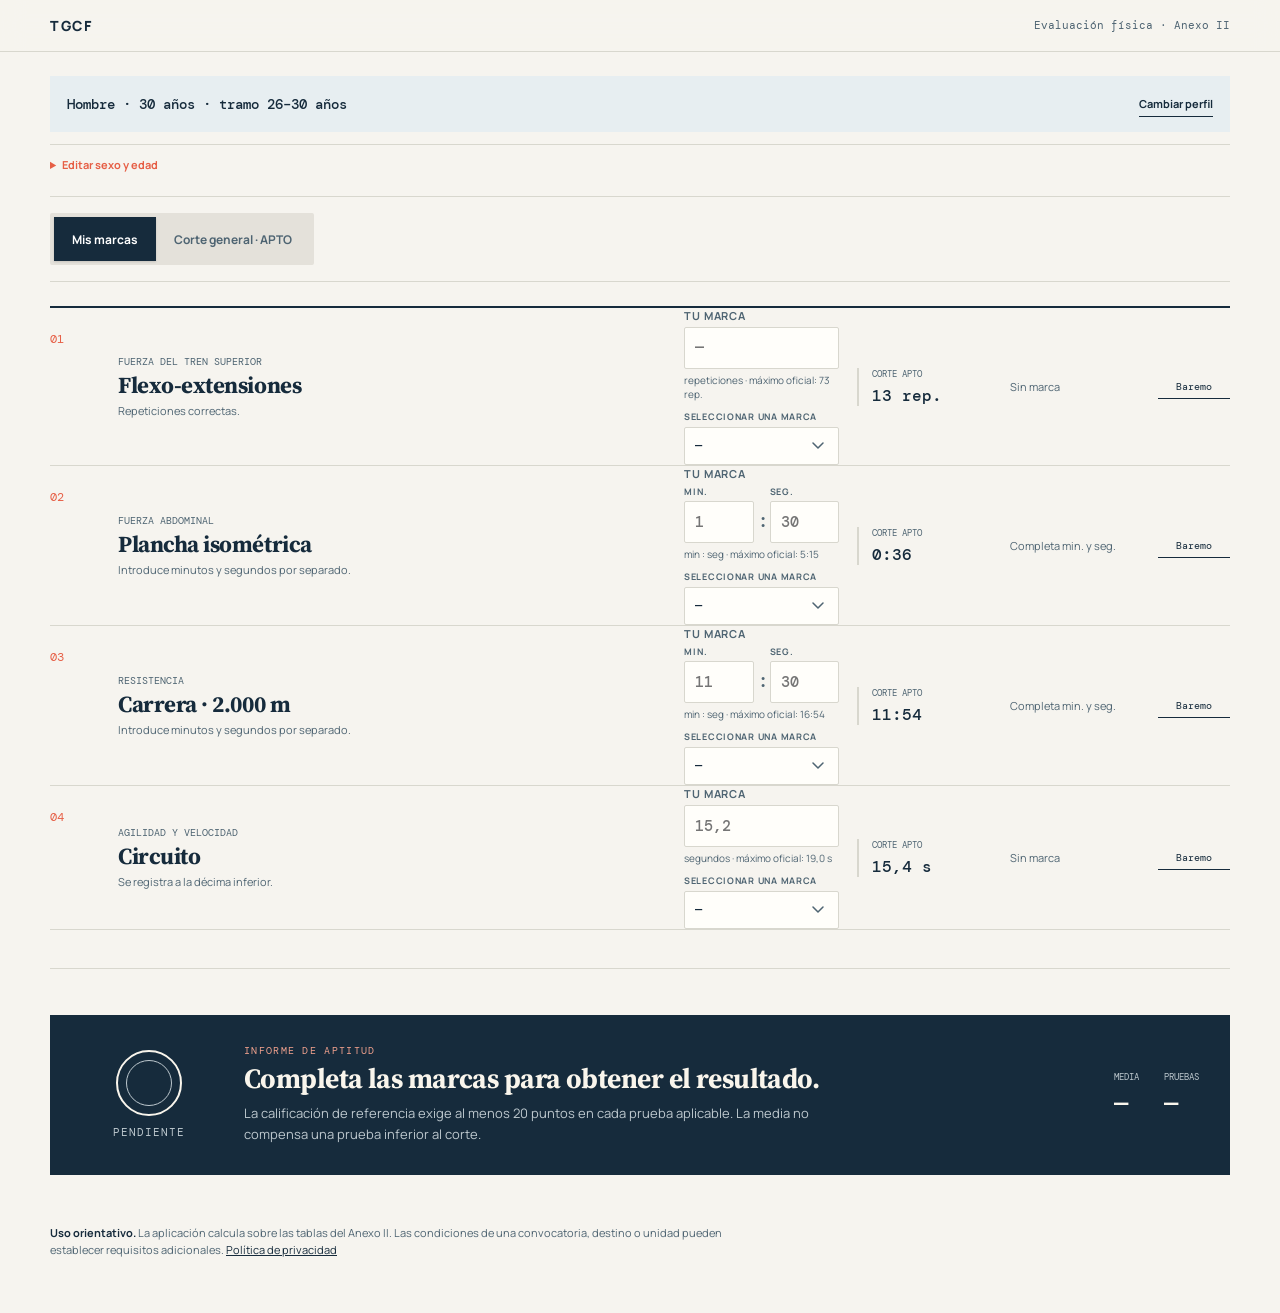
==== commit f3f78511: "Compactar la interfaz móvil de TGCF" ====
--- a/index.html
+++ b/index.html
@@ -17,27 +17,7 @@
   </header>
 
   <main id="inicio" class="shell">
-    <section class="intro" aria-labelledby="page-title">
-      <div>
-        <p class="eyebrow">Preparación física</p>
-        <h1 id="page-title">Tu referencia, <em>prueba a prueba.</em></h1>
-        <p class="lede">Consulta los baremos de evaluación periódica y entiende exactamente qué marca necesitas en cada prueba.</p>
-      </div>
-      <div class="source-block">
-        <img class="association-logo intro-logo" src="assets/logo-mcf.png" alt="Logo de la Asociación Profesional Militares con Futuro">
-        <details class="source-note">
-          <summary><span class="source-dot" aria-hidden="true"></span><b>Normativa oficial · Orden DEF/15/2026</b></summary>
-          <a href="https://www.boe.es/diario_boe/txt.php?id=BOE-A-2026-1379" target="_blank" rel="noopener" aria-label="Consultar la Orden DEF/15/2026 en el BOE; se abre en una pestaña nueva">Consultar la Orden en el BOE <span aria-hidden="true">↗</span></a>
-          <small>Se abrirá la publicación oficial con los baremos completos.</small>
-        </details>
-      </div>
-    </section>
-
-    <section class="setup" aria-labelledby="perfil-title">
-      <div class="section-heading">
-        <span class="step">01</span>
-        <div><p class="eyebrow">Perfil</p><h2 id="perfil-title">El baremo que te corresponde</h2></div>
-      </div>
+    <section class="setup" aria-label="Perfil">
       <div class="profile-summary" aria-live="polite"><span id="profile-summary">Hombre · 30 años · tramo 26–30 años</span><button class="profile-edit" type="button" aria-controls="profile-details">Cambiar perfil</button></div>
       <details id="profile-details" class="profile-details">
         <summary>Editar sexo y edad</summary>
@@ -56,25 +36,14 @@
       </details>
     </section>
 
-    <section class="objective" aria-labelledby="objetivo-title">
-      <div class="section-heading compact">
-        <span class="step">02</span>
-        <div><p class="eyebrow">Consulta</p><h2 id="objetivo-title">¿Qué quieres ver?</h2></div>
-      </div>
+    <section class="objective" aria-label="Modo de consulta">
       <div class="mode-switch" role="group" aria-label="Modo de consulta">
         <button class="mode active" type="button" data-mode="mine" aria-pressed="true">Mis marcas</button>
         <button class="mode" type="button" data-mode="cut" aria-pressed="false">Corte general · APTO</button>
       </div>
-      <p id="mode-copy" class="mode-copy">Introduce tus marcas. La aplicación compara cada una con el corte de 20 puntos.</p>
     </section>
 
-    <section class="measurements" aria-labelledby="marcas-title">
-      <div class="section-heading">
-        <span class="step">03</span>
-        <div><p class="eyebrow">Marcas</p><h2 id="marcas-title">Registra tu resultado</h2></div>
-        <p class="measurement-note">El corte es la marca mínima para alcanzar 20 puntos.</p>
-      </div>
-
+    <section class="measurements" aria-label="Pruebas físicas">
       <div class="metrics" id="metrics">
         <article class="metric" data-test="flex">
           <div class="metric-number">01</div>
--- a/styles/main.css
+++ b/styles/main.css
@@ -80,3 +80,23 @@
   .mobile-summary { position: fixed; right: 14px; bottom: 12px; left: 14px; z-index: 5; display: flex; align-items: center; justify-content: space-between; gap: 12px; min-height: 54px; padding: 0 16px; border: 1px solid var(--ink); border-radius: 3px; background: var(--ink); color: #f9f5ec; box-shadow: 0 8px 28px #162b3c33; font: 11px var(--mono); }
   .mobile-summary a { border-bottom: 1px solid var(--coral); color: #f9f5ec; text-decoration: none; font: 700 11px var(--sans); }
 }
+
+/* Mobile-first simulator: open directly on the controls, not an editorial landing page. */
+.setup { padding: 24px 0; }.objective { display: block; padding: 16px 0; }.measurements { padding-top: 24px; }
+.profile-summary, .profile-details { margin-left: 0; }
+
+@media (max-width: 570px) {
+  .setup { padding: 18px 0 12px; }.objective { padding: 12px 0 18px; }.measurements { padding: 18px 0 20px; }
+  .metric { grid-template-columns: 28px minmax(0, 1fr) minmax(0, 1fr); row-gap: 12px; }
+  .metric .metric-main { grid-column: 2 / 4; }
+  .metric .entry-stack { grid-column: 2 / 4; display: grid; grid-template-columns: minmax(0, 1fr) minmax(0, 1fr); align-items: end; gap: 10px; }
+  .metric .target { grid-column: 2; grid-row: 3; margin: 0; padding: 9px 0 0; border-top: 1px solid var(--line); border-left: 0; }
+  .metric .result { grid-column: 3; grid-row: 3; min-height: 0; padding-top: 9px; border-top: 1px solid var(--line); text-align: right; }
+  .metric .result b { font-size: 18px; }.metric .baremo-button { grid-column: 2 / 4; grid-row: 4; justify-self: start; }
+  .entry-stack .entry, .entry-stack .reference-entry { min-width: 0; }
+  .reference-entry select { width: 100%; font-size: 11px; }
+  .report { grid-template-columns: auto minmax(0, 1fr) auto; align-items: center; gap: 12px; margin-top: 20px; padding: 17px; }
+  .report-status { grid-template-columns: 36px; gap: 3px; }.status-ring { width: 34px; height: 34px; }.status-ring::after { inset: 5px; }
+  .report-status span:last-child { font-size: 9px; }.report-copy .eyebrow, .report-copy p:last-child { display: none; }
+  .report-copy h2 { font-size: 18px; line-height: 1.08; }.report-numbers { grid-column: auto; gap: 10px; }.report-numbers dd { font-size: 17px; }
+}
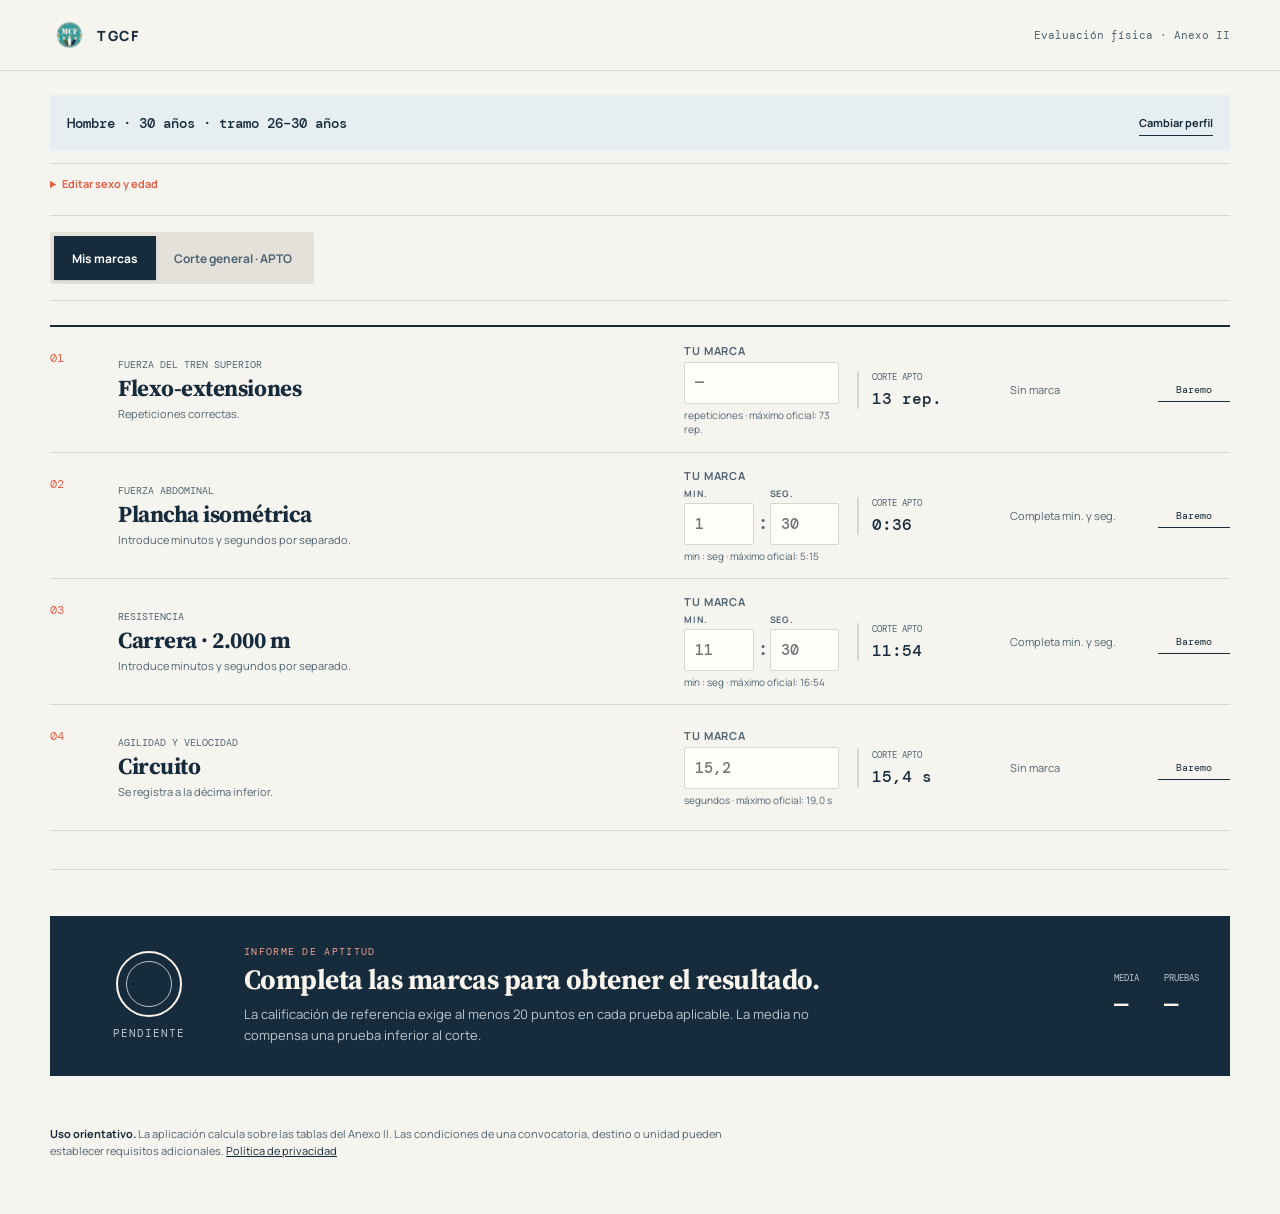
==== commit 4dbb15c8: "Simplificar marcas y cabecera de TGCF" ====
--- a/index.html
+++ b/index.html
@@ -8,11 +8,11 @@
   <link rel="preconnect" href="https://fonts.googleapis.com">
   <link rel="preconnect" href="https://fonts.gstatic.com" crossorigin>
   <link href="https://fonts.googleapis.com/css2?family=DM+Mono:wght@400;500&family=Manrope:wght@400;500;600;700;800&family=Source+Serif+4:opsz,wght@8..60,600;8..60,700&display=swap" rel="stylesheet">
-  <link rel="stylesheet" href="styles/main.css?v=13">
+  <link rel="stylesheet" href="styles/main.css?v=14">
 </head>
 <body>
   <header class="topbar">
-    <a class="brand" href="#inicio" aria-label="TGCF, inicio"><span>TGCF</span></a>
+    <a class="brand" href="#inicio" aria-label="TGCF, inicio"><img class="brand-logo" src="assets/logo-mcf.png" alt="Logotipo de Militares con Futuro"><span>TGCF</span></a>
     <p>Evaluación física · Anexo II</p>
   </header>
 
@@ -48,7 +48,7 @@
         <article class="metric" data-test="flex">
           <div class="metric-number">01</div>
           <div class="metric-main"><p class="metric-kicker">Fuerza del tren superior</p><h3>Flexo-extensiones</h3><p class="metric-description">Repeticiones correctas.</p></div>
-          <div class="entry-stack"><label class="entry"><span>Tu marca</span><input id="flex" type="number" min="0" max="73" inputmode="numeric" placeholder="—"><small>repeticiones · máximo oficial: <span id="flex-max">—</span></small></label><label class="reference-entry"><span>Seleccionar una marca</span><select id="flex-reference" aria-label="Seleccionar una marca oficial de flexiones"><option value="">—</option></select></label></div>
+          <div class="entry-stack"><label class="entry"><span>Tu marca</span><input id="flex" type="number" min="0" max="73" inputmode="numeric" placeholder="—"><small>repeticiones · máximo oficial: <span id="flex-max">—</span></small></label></div>
           <div class="target"><span>Corte APTO</span><b id="flex-target">—</b></div>
           <div class="result" id="flex-result" aria-live="polite">Sin marca</div>
           <button class="baremo-button" data-baremo="flex" type="button">Baremo</button>
@@ -57,7 +57,7 @@
         <article class="metric" data-test="plank">
           <div class="metric-number">02</div>
           <div class="metric-main"><p class="metric-kicker">Fuerza abdominal</p><h3>Plancha isométrica</h3><p class="metric-description">Introduce minutos y segundos por separado.</p></div>
-          <div class="entry-stack"><div class="entry duration-entry" role="group" aria-labelledby="plank-entry-label"><span id="plank-entry-label">Tu marca</span><div class="duration-fields"><label><span>Min.</span><input id="plank-minutes" type="number" min="0" max="5" inputmode="numeric" placeholder="1" aria-label="Minutos de plancha"></label><span class="duration-separator" aria-hidden="true">:</span><label><span>Seg.</span><input id="plank-seconds" type="number" min="0" max="59" inputmode="numeric" placeholder="30" aria-label="Segundos de plancha"></label></div><small>min : seg · máximo oficial: <span id="plank-max">—</span></small></div><label class="reference-entry"><span>Seleccionar una marca</span><select id="plank-reference" aria-label="Seleccionar una marca oficial de plancha"><option value="">—</option></select></label></div>
+          <div class="entry-stack"><div class="entry duration-entry" role="group" aria-labelledby="plank-entry-label"><span id="plank-entry-label">Tu marca</span><div class="duration-fields"><label><span>Min.</span><input id="plank-minutes" type="number" min="0" max="5" inputmode="numeric" placeholder="1" aria-label="Minutos de plancha"></label><span class="duration-separator" aria-hidden="true">:</span><label><span>Seg.</span><input id="plank-seconds" type="number" min="0" max="59" inputmode="numeric" placeholder="30" aria-label="Segundos de plancha"></label></div><small>min : seg · máximo oficial: <span id="plank-max">—</span></small></div></div>
           <div class="target"><span>Corte APTO</span><b id="plank-target">—</b></div>
           <div class="result" id="plank-result" aria-live="polite">Sin marca</div>
           <button class="baremo-button" data-baremo="plank" type="button">Baremo</button>
@@ -66,7 +66,7 @@
         <article class="metric" data-test="run">
           <div class="metric-number">03</div>
           <div class="metric-main"><p class="metric-kicker">Resistencia</p><h3>Carrera · 2.000 m</h3><p class="metric-description">Introduce minutos y segundos por separado.</p></div>
-          <div class="entry-stack"><div class="entry duration-entry" role="group" aria-labelledby="run-entry-label"><span id="run-entry-label">Tu marca</span><div class="duration-fields"><label><span>Min.</span><input id="run-minutes" type="number" min="0" max="16" inputmode="numeric" placeholder="11" aria-label="Minutos de carrera"></label><span class="duration-separator" aria-hidden="true">:</span><label><span>Seg.</span><input id="run-seconds" type="number" min="0" max="59" inputmode="numeric" placeholder="30" aria-label="Segundos de carrera"></label></div><small>min : seg · máximo oficial: <span id="run-max">—</span></small></div><label class="reference-entry"><span>Seleccionar una marca</span><select id="run-reference" aria-label="Seleccionar una marca oficial de carrera"><option value="">—</option></select></label></div>
+          <div class="entry-stack"><div class="entry duration-entry" role="group" aria-labelledby="run-entry-label"><span id="run-entry-label">Tu marca</span><div class="duration-fields"><label><span>Min.</span><input id="run-minutes" type="number" min="0" max="16" inputmode="numeric" placeholder="11" aria-label="Minutos de carrera"></label><span class="duration-separator" aria-hidden="true">:</span><label><span>Seg.</span><input id="run-seconds" type="number" min="0" max="59" inputmode="numeric" placeholder="30" aria-label="Segundos de carrera"></label></div><small>min : seg · máximo oficial: <span id="run-max">—</span></small></div></div>
           <div class="target"><span>Corte APTO</span><b id="run-target">—</b></div>
           <div class="result" id="run-result" aria-live="polite">Sin marca</div>
           <button class="baremo-button" data-baremo="run" type="button">Baremo</button>
@@ -75,7 +75,7 @@
         <article class="metric" data-test="agility">
           <div class="metric-number">04</div>
           <div class="metric-main"><p class="metric-kicker">Agilidad y velocidad</p><h3>Circuito</h3><p class="metric-description">Se registra a la décima inferior.</p></div>
-          <div class="entry-stack"><label class="entry"><span>Tu marca</span><input id="agility" type="number" min="0" max="19" step="0.01" inputmode="decimal" placeholder="15,2"><small>segundos · máximo oficial: <span id="agility-max">—</span></small></label><label class="reference-entry"><span>Seleccionar una marca</span><select id="agility-reference" aria-label="Seleccionar una marca oficial de circuito"><option value="">—</option></select></label></div>
+          <div class="entry-stack"><label class="entry"><span>Tu marca</span><input id="agility" type="number" min="0" max="19" step="0.01" inputmode="decimal" placeholder="15,2"><small>segundos · máximo oficial: <span id="agility-max">—</span></small></label></div>
           <div class="target"><span>Corte APTO</span><b id="agility-target">—</b></div>
           <div class="result" id="agility-result" aria-live="polite">Sin marca</div>
           <button class="baremo-button" data-baremo="agility" type="button">Baremo</button>
@@ -107,6 +107,6 @@
     <div class="table-wrap"><table><thead><tr><th>Marca</th><th>Puntos</th></tr></thead><tbody id="baremo-body"></tbody></table></div>
   </dialog>
 
-  <script type="module" src="src/app.js?v=8"></script>
+  <script type="module" src="src/app.js?v=9"></script>
 </body>
 </html>
--- a/styles/main.css
+++ b/styles/main.css
@@ -21,7 +21,7 @@
 button { cursor: pointer; }
 .topbar { border-bottom: 1px solid var(--line); display: flex; justify-content: space-between; align-items: center; padding: 16px max(20px, calc((100vw - 1180px) / 2)); background: rgba(246,244,239,.94); position: sticky; top: 0; z-index: 2; backdrop-filter: blur(12px); }
 .topbar p { margin: 0; font: 11px/1.1 var(--mono); color: var(--ink-soft); text-align: right; }
-.brand { display: flex; gap: 9px; align-items: center; color: var(--ink); text-decoration: none; font-size: 14px; font-weight: 800; letter-spacing: .11em; }
+.brand { display: flex; gap: 9px; align-items: center; color: var(--ink); text-decoration: none; font-size: 14px; font-weight: 800; letter-spacing: .11em; }.brand-logo { width: 38px; height: 38px; object-fit: contain; mix-blend-mode: multiply; }
 .association-logo { object-fit: contain; mix-blend-mode: multiply; }
 .source-block { align-self: end; }
 .intro-logo { display: block; width: 240px; max-width: 100%; height: auto; margin: 0 0 10px; }
@@ -46,7 +46,7 @@
 @media (max-width: 860px) { .intro { grid-template-columns: 1fr; min-height: 0; gap: 32px; }.source-note { width: 270px; }.profile-controls { margin-left: 0; }.objective { grid-template-columns: 1fr; gap: 16px; }.mode-copy, .simulation-actions { grid-column: 1; }.metric { grid-template-columns: 36px minmax(160px,1fr) 130px 115px; gap: 14px; padding: 18px 0; }.metric .entry { grid-column: 3; }.metric .target { grid-column: 4; }.metric .result { grid-column: 2 / 4; }.metric .baremo-button { grid-column: 4; grid-row: 3; justify-self: start; }.metric-number { padding-top: 2px; }.report { grid-template-columns: 100px 1fr; }.report-numbers { grid-column: 2; }.legal { flex-direction: column; gap: 10px; } }
 @media (max-width: 570px) { .topbar { padding: 13px 20px; }.topbar p { max-width: 130px; font-size: 9px; }.shell { width: min(100% - 28px, 1180px); }.intro { padding: 48px 0 38px; }.lede { font-size: 14px; }.setup,.objective,.measurements { padding: 30px 0; }.section-heading { grid-template-columns: 32px 1fr; gap: 11px; margin-bottom: 22px; }.measurement-note { display: none; }.profile-controls { grid-template-columns: 1fr 1fr; }.band-readout { grid-column: span 2; }.mode-switch { width: 100%; }.mode { flex: 1; padding: 0 8px; font-size: 11px; }.metric { grid-template-columns: 30px 1fr 103px; column-gap: 10px; }.metric .metric-main { grid-column: 2 / 4; }.metric .entry { grid-column: 2; }.metric .target { grid-column: 3; }.metric .result { grid-column: 2 / 4; }.metric .baremo-button { grid-column: 3; grid-row: 4; }.metric h3 { font-size: 20px; }.entry input { font-size: 14px; }.target b { font-size: 13px; }.agility-note { margin-left: 0; }.report { margin-top: 32px; grid-template-columns: 1fr; gap: 19px; padding: 24px; }.report-status { grid-template-columns: 52px 1fr; justify-items: start; align-items: center; }.status-ring { width: 46px; height: 46px; }.status-ring::after { inset: 6px; }.report-copy h2 { font-size: 25px; }.report-numbers { grid-column: 1; }.legal a { white-space: normal; } }
 @media (prefers-reduced-motion: reduce) { *,*::before,*::after { scroll-behavior: auto !important; transition: none !important; } }
-.entry-stack { display: grid; gap: 9px; }.reference-entry { display: grid; gap: 4px; color: var(--ink-soft); font-size: 9px; font-weight: 700; letter-spacing: .08em; text-transform: uppercase; }.reference-entry select { min-height: 38px; padding: 0 32px 0 10px; font: 500 12px var(--mono); text-transform: none; letter-spacing: 0; }.metric.is-not-applicable .reference-entry select { pointer-events: none; } @media (max-width: 860px) { .metric .entry-stack { grid-column: 3; } } @media (max-width: 570px) { .metric .entry-stack { grid-column: 2; } }
+.entry-stack { display: grid; gap: 9px; } @media (max-width: 860px) { .metric .entry-stack { grid-column: 3; } } @media (max-width: 570px) { .metric .entry-stack { grid-column: 2; } }
 
 .profile-summary { display: flex; align-items: center; justify-content: space-between; gap: 16px; margin-left: 60px; padding: 15px 17px; background: var(--blue-pale); color: var(--ink); font: 500 14px var(--mono); }
 .profile-edit { border: 0; border-bottom: 1px solid var(--ink); padding: 5px 0; background: transparent; color: var(--ink); font: 700 11px var(--sans); }
@@ -72,8 +72,7 @@
   .metric-number { padding-top: 2px; }
   .metric h3 { font-size: 19px; }.metric-description { line-height: 1.35; }
   .entry-stack { gap: 8px; }.entry input { min-height: 48px; font-size: 16px; }.duration-fields input { min-height: 44px; }
-  .reference-entry { margin-top: 1px; }.reference-entry span { display: none; }.reference-entry::before { content: "Marca oficial"; color: var(--ink-soft); font: 9px var(--sans); letter-spacing: .04em; text-transform: uppercase; }
-  .reference-entry select { min-height: 36px; }
+
   .target { padding-left: 10px; }.target b { font-size: 12px; }
   .result { min-height: 26px; }
   .report { margin-bottom: 10px; }
@@ -93,10 +92,10 @@
   .metric .target { grid-column: 2; grid-row: 3; margin: 0; padding: 9px 0 0; border-top: 1px solid var(--line); border-left: 0; }
   .metric .result { grid-column: 3; grid-row: 3; min-height: 0; padding-top: 9px; border-top: 1px solid var(--line); text-align: right; }
   .metric .result b { font-size: 18px; }.metric .baremo-button { grid-column: 2 / 4; grid-row: 4; justify-self: start; }
-  .entry-stack .entry, .entry-stack .reference-entry { min-width: 0; }
-  .reference-entry select { width: 100%; font-size: 11px; }
-  .report { grid-template-columns: auto minmax(0, 1fr) auto; align-items: center; gap: 12px; margin-top: 20px; padding: 17px; }
-  .report-status { grid-template-columns: 36px; gap: 3px; }.status-ring { width: 34px; height: 34px; }.status-ring::after { inset: 5px; }
-  .report-status span:last-child { font-size: 9px; }.report-copy .eyebrow, .report-copy p:last-child { display: none; }
-  .report-copy h2 { font-size: 18px; line-height: 1.08; }.report-numbers { grid-column: auto; gap: 10px; }.report-numbers dd { font-size: 17px; }
+  .entry-stack .entry { min-width: 0; }
+  .metric .entry-stack { grid-template-columns: minmax(0, 1fr); }
+  .report { display: flex; flex-wrap: wrap; align-items: center; gap: 12px; margin-top: 20px; padding: 17px; }
+  .report-status { flex: 0 0 42px; grid-template-columns: 36px; gap: 3px; }.status-ring { width: 34px; height: 34px; }.status-ring::after { inset: 5px; }
+  .report-status span:last-child { font-size: 9px; }.report-copy { flex: 1 1 180px; min-width: 0; }.report-copy .eyebrow, .report-copy p:last-child { display: none; }
+  .report-copy h2 { overflow-wrap: anywhere; font-size: 18px; line-height: 1.08; }.report-numbers { flex: 1 0 100%; grid-column: auto; margin-left: 54px; gap: 10px; }.report-numbers dd { font-size: 17px; }
 }
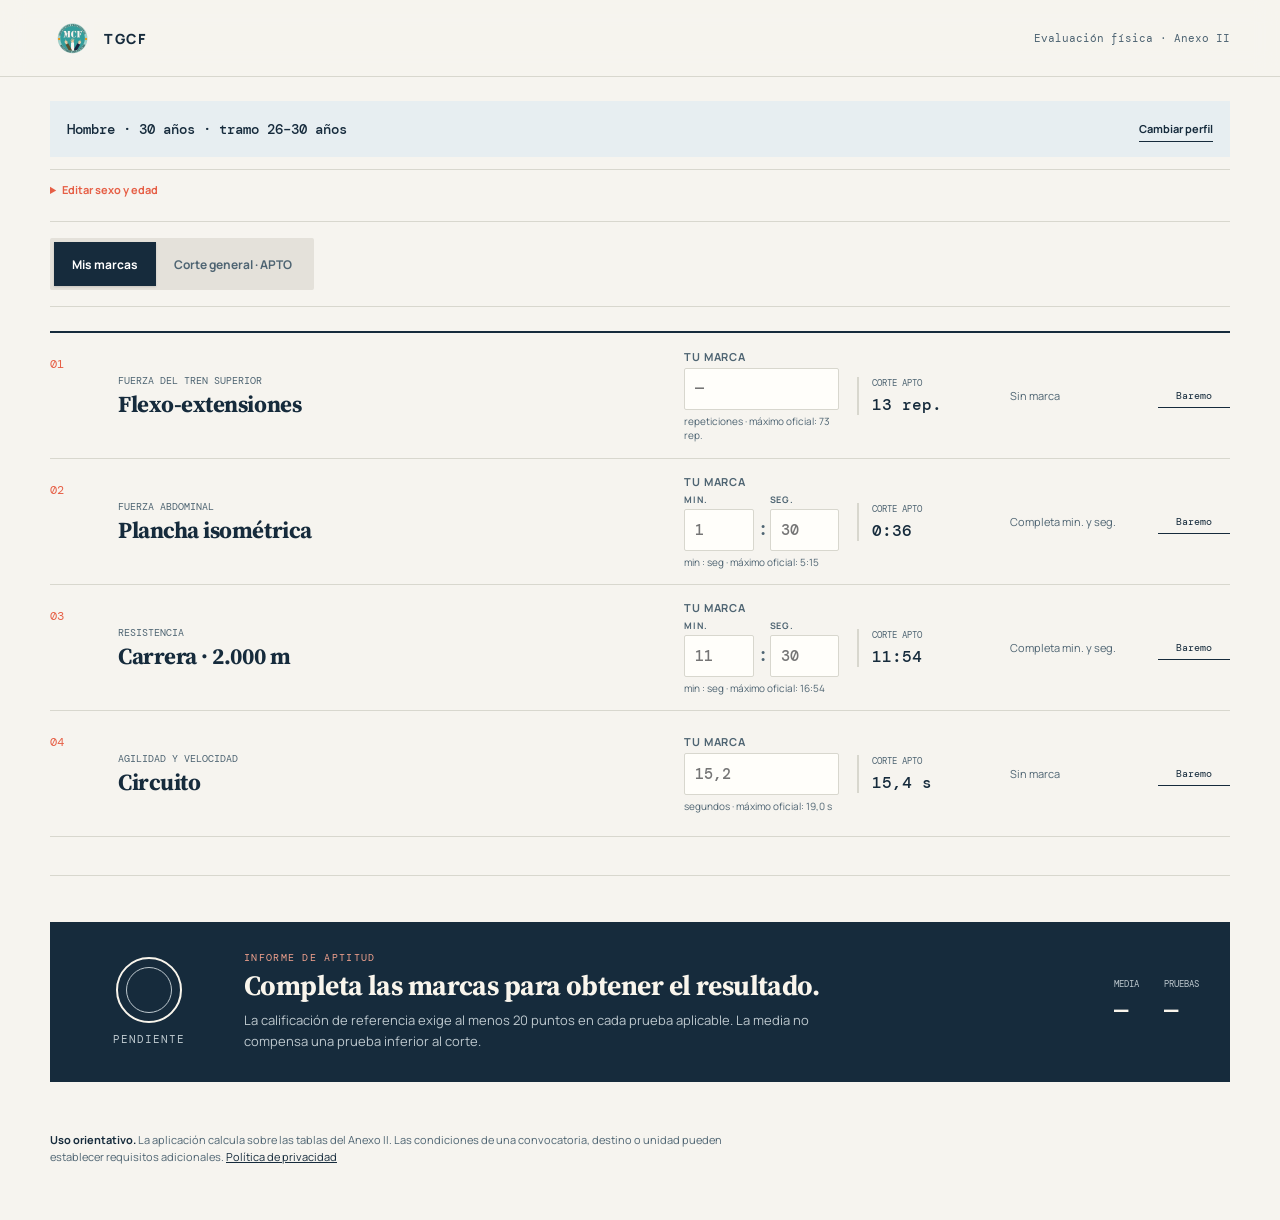
==== commit 8d223565: "Reorganizar tarjetas móviles de marcas" ====
--- a/index.html
+++ b/index.html
@@ -8,7 +8,7 @@
   <link rel="preconnect" href="https://fonts.googleapis.com">
   <link rel="preconnect" href="https://fonts.gstatic.com" crossorigin>
   <link href="https://fonts.googleapis.com/css2?family=DM+Mono:wght@400;500&family=Manrope:wght@400;500;600;700;800&family=Source+Serif+4:opsz,wght@8..60,600;8..60,700&display=swap" rel="stylesheet">
-  <link rel="stylesheet" href="styles/main.css?v=14">
+  <link rel="stylesheet" href="styles/main.css?v=15">
 </head>
 <body>
   <header class="topbar">
@@ -47,7 +47,7 @@
       <div class="metrics" id="metrics">
         <article class="metric" data-test="flex">
           <div class="metric-number">01</div>
-          <div class="metric-main"><p class="metric-kicker">Fuerza del tren superior</p><h3>Flexo-extensiones</h3><p class="metric-description">Repeticiones correctas.</p></div>
+          <div class="metric-main"><p class="metric-kicker">Fuerza del tren superior</p><h3>Flexo-extensiones</h3></div>
           <div class="entry-stack"><label class="entry"><span>Tu marca</span><input id="flex" type="number" min="0" max="73" inputmode="numeric" placeholder="—"><small>repeticiones · máximo oficial: <span id="flex-max">—</span></small></label></div>
           <div class="target"><span>Corte APTO</span><b id="flex-target">—</b></div>
           <div class="result" id="flex-result" aria-live="polite">Sin marca</div>
@@ -56,7 +56,7 @@
 
         <article class="metric" data-test="plank">
           <div class="metric-number">02</div>
-          <div class="metric-main"><p class="metric-kicker">Fuerza abdominal</p><h3>Plancha isométrica</h3><p class="metric-description">Introduce minutos y segundos por separado.</p></div>
+          <div class="metric-main"><p class="metric-kicker">Fuerza abdominal</p><h3>Plancha isométrica</h3></div>
           <div class="entry-stack"><div class="entry duration-entry" role="group" aria-labelledby="plank-entry-label"><span id="plank-entry-label">Tu marca</span><div class="duration-fields"><label><span>Min.</span><input id="plank-minutes" type="number" min="0" max="5" inputmode="numeric" placeholder="1" aria-label="Minutos de plancha"></label><span class="duration-separator" aria-hidden="true">:</span><label><span>Seg.</span><input id="plank-seconds" type="number" min="0" max="59" inputmode="numeric" placeholder="30" aria-label="Segundos de plancha"></label></div><small>min : seg · máximo oficial: <span id="plank-max">—</span></small></div></div>
           <div class="target"><span>Corte APTO</span><b id="plank-target">—</b></div>
           <div class="result" id="plank-result" aria-live="polite">Sin marca</div>
@@ -65,7 +65,7 @@
 
         <article class="metric" data-test="run">
           <div class="metric-number">03</div>
-          <div class="metric-main"><p class="metric-kicker">Resistencia</p><h3>Carrera · 2.000 m</h3><p class="metric-description">Introduce minutos y segundos por separado.</p></div>
+          <div class="metric-main"><p class="metric-kicker">Resistencia</p><h3>Carrera · 2.000 m</h3></div>
           <div class="entry-stack"><div class="entry duration-entry" role="group" aria-labelledby="run-entry-label"><span id="run-entry-label">Tu marca</span><div class="duration-fields"><label><span>Min.</span><input id="run-minutes" type="number" min="0" max="16" inputmode="numeric" placeholder="11" aria-label="Minutos de carrera"></label><span class="duration-separator" aria-hidden="true">:</span><label><span>Seg.</span><input id="run-seconds" type="number" min="0" max="59" inputmode="numeric" placeholder="30" aria-label="Segundos de carrera"></label></div><small>min : seg · máximo oficial: <span id="run-max">—</span></small></div></div>
           <div class="target"><span>Corte APTO</span><b id="run-target">—</b></div>
           <div class="result" id="run-result" aria-live="polite">Sin marca</div>
@@ -74,7 +74,7 @@
 
         <article class="metric" data-test="agility">
           <div class="metric-number">04</div>
-          <div class="metric-main"><p class="metric-kicker">Agilidad y velocidad</p><h3>Circuito</h3><p class="metric-description">Se registra a la décima inferior.</p></div>
+          <div class="metric-main"><p class="metric-kicker">Agilidad y velocidad</p><h3>Circuito</h3></div>
           <div class="entry-stack"><label class="entry"><span>Tu marca</span><input id="agility" type="number" min="0" max="19" step="0.01" inputmode="decimal" placeholder="15,2"><small>segundos · máximo oficial: <span id="agility-max">—</span></small></label></div>
           <div class="target"><span>Corte APTO</span><b id="agility-target">—</b></div>
           <div class="result" id="agility-result" aria-live="polite">Sin marca</div>
--- a/styles/main.css
+++ b/styles/main.css
@@ -21,7 +21,7 @@
 button { cursor: pointer; }
 .topbar { border-bottom: 1px solid var(--line); display: flex; justify-content: space-between; align-items: center; padding: 16px max(20px, calc((100vw - 1180px) / 2)); background: rgba(246,244,239,.94); position: sticky; top: 0; z-index: 2; backdrop-filter: blur(12px); }
 .topbar p { margin: 0; font: 11px/1.1 var(--mono); color: var(--ink-soft); text-align: right; }
-.brand { display: flex; gap: 9px; align-items: center; color: var(--ink); text-decoration: none; font-size: 14px; font-weight: 800; letter-spacing: .11em; }.brand-logo { width: 38px; height: 38px; object-fit: contain; mix-blend-mode: multiply; }
+.brand { display: flex; gap: 10px; align-items: center; color: var(--ink); text-decoration: none; font-size: 14px; font-weight: 800; letter-spacing: .11em; }.brand-logo { width: 44px; height: 44px; object-fit: contain; mix-blend-mode: multiply; }
 .association-logo { object-fit: contain; mix-blend-mode: multiply; }
 .source-block { align-self: end; }
 .intro-logo { display: block; width: 240px; max-width: 100%; height: auto; margin: 0 0 10px; }
@@ -86,14 +86,16 @@
 
 @media (max-width: 570px) {
   .setup { padding: 18px 0 12px; }.objective { padding: 12px 0 18px; }.measurements { padding: 18px 0 20px; }
-  .metric { grid-template-columns: 28px minmax(0, 1fr) minmax(0, 1fr); row-gap: 12px; }
+  .brand-logo { width: 42px; height: 42px; }
+  .metric { grid-template-columns: 28px minmax(0, 1fr) minmax(82px, .72fr); row-gap: 10px; }
   .metric .metric-main { grid-column: 2 / 4; }
-  .metric .entry-stack { grid-column: 2 / 4; display: grid; grid-template-columns: minmax(0, 1fr) minmax(0, 1fr); align-items: end; gap: 10px; }
-  .metric .target { grid-column: 2; grid-row: 3; margin: 0; padding: 9px 0 0; border-top: 1px solid var(--line); border-left: 0; }
-  .metric .result { grid-column: 3; grid-row: 3; min-height: 0; padding-top: 9px; border-top: 1px solid var(--line); text-align: right; }
-  .metric .result b { font-size: 18px; }.metric .baremo-button { grid-column: 2 / 4; grid-row: 4; justify-self: start; }
+  .metric .entry-stack { display: block; grid-column: 2; grid-row: 2; min-width: 0; }
+  .metric .target { grid-column: 3; grid-row: 2; align-self: end; min-height: 48px; margin: 0; padding: 7px 0 0 9px; border-top: 1px solid var(--line); border-left: 1px solid var(--line); }
+  .metric .result { grid-column: 2 / 4; grid-row: 3; min-height: 0; padding-top: 8px; border-top: 1px solid var(--line); text-align: right; }
+  .metric .result b { display: inline; margin-right: 7px; font-size: 16px; }.metric .baremo-button { grid-column: 2 / 4; grid-row: 4; justify-self: start; }
   .entry-stack .entry { min-width: 0; }
-  .metric .entry-stack { grid-template-columns: minmax(0, 1fr); }
+  .metric .entry small { white-space: nowrap; font-size: 9px; }
+  .duration-fields { gap: 3px; }.duration-fields input { padding: 0 7px; }.duration-separator { padding-bottom: 10px; }
   .report { display: flex; flex-wrap: wrap; align-items: center; gap: 12px; margin-top: 20px; padding: 17px; }
   .report-status { flex: 0 0 42px; grid-template-columns: 36px; gap: 3px; }.status-ring { width: 34px; height: 34px; }.status-ring::after { inset: 5px; }
   .report-status span:last-child { font-size: 9px; }.report-copy { flex: 1 1 180px; min-width: 0; }.report-copy .eyebrow, .report-copy p:last-child { display: none; }
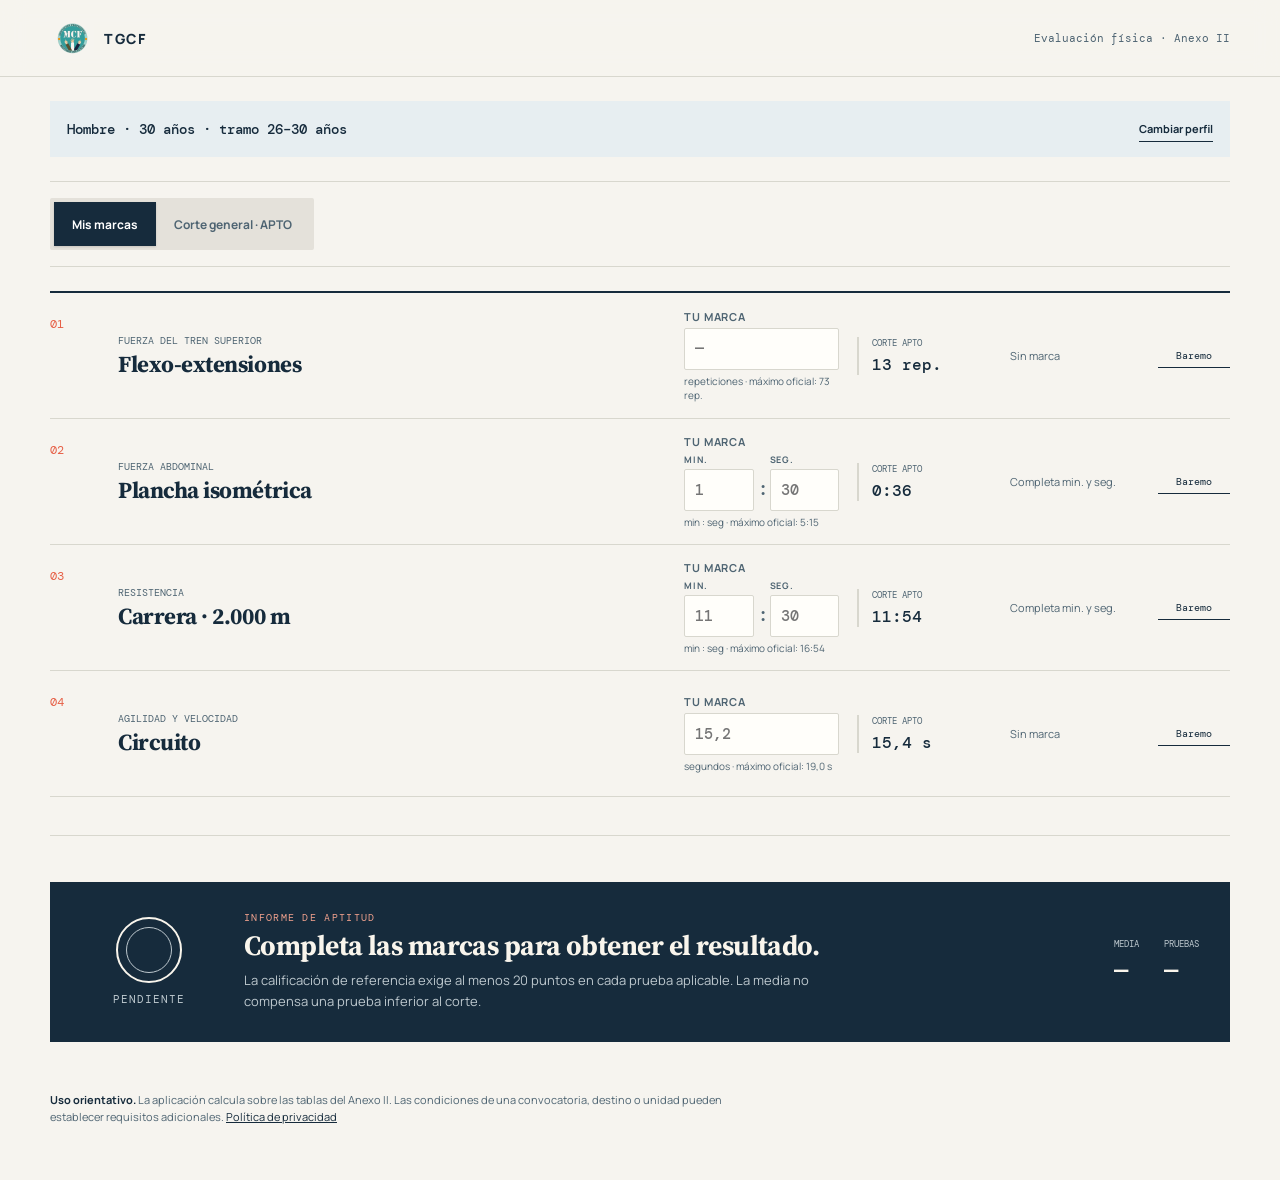
==== commit 93ada400: "Compactar perfil y tarjetas móviles" ====
--- a/index.html
+++ b/index.html
@@ -8,7 +8,7 @@
   <link rel="preconnect" href="https://fonts.googleapis.com">
   <link rel="preconnect" href="https://fonts.gstatic.com" crossorigin>
   <link href="https://fonts.googleapis.com/css2?family=DM+Mono:wght@400;500&family=Manrope:wght@400;500;600;700;800&family=Source+Serif+4:opsz,wght@8..60,600;8..60,700&display=swap" rel="stylesheet">
-  <link rel="stylesheet" href="styles/main.css?v=15">
+  <link rel="stylesheet" href="styles/main.css?v=16">
 </head>
 <body>
   <header class="topbar">
@@ -18,9 +18,8 @@
 
   <main id="inicio" class="shell">
     <section class="setup" aria-label="Perfil">
-      <div class="profile-summary" aria-live="polite"><span id="profile-summary">Hombre · 30 años · tramo 26–30 años</span><button class="profile-edit" type="button" aria-controls="profile-details">Cambiar perfil</button></div>
-      <details id="profile-details" class="profile-details">
-        <summary>Editar sexo y edad</summary>
+      <div class="profile-summary" aria-live="polite"><span id="profile-summary">Hombre · 30 años · tramo 26–30 años</span><button class="profile-edit" type="button" aria-controls="profile-details" aria-expanded="false">Cambiar perfil</button></div>
+      <div id="profile-details" class="profile-details" hidden>
         <div class="profile-controls">
           <label>Sexo
             <select id="sex" aria-label="Sexo">
@@ -29,11 +28,10 @@
             </select>
           </label>
           <label>Edad
-            <select id="age" aria-label="Edad" aria-describedby="age-band"></select>
+            <select id="age" aria-label="Edad"></select>
           </label>
-          <div class="band-readout"><span>Tramo aplicado</span><b id="age-band">26–30 años</b></div>
         </div>
-      </details>
+      </div>
     </section>
 
     <section class="objective" aria-label="Modo de consulta">
--- a/styles/main.css
+++ b/styles/main.css
@@ -85,17 +85,19 @@
 .profile-summary, .profile-details { margin-left: 0; }
 
 @media (max-width: 570px) {
-  .setup { padding: 18px 0 12px; }.objective { padding: 12px 0 18px; }.measurements { padding: 18px 0 20px; }
+  .setup { padding: 12px 0 8px; }.objective { padding: 8px 0 12px; }.measurements { padding: 12px 0 14px; }
   .brand-logo { width: 42px; height: 42px; }
-  .metric { grid-template-columns: 28px minmax(0, 1fr) minmax(82px, .72fr); row-gap: 10px; }
-  .metric .metric-main { grid-column: 2 / 4; }
+  .metric { grid-template-columns: 26px minmax(0, 1fr) minmax(78px, .68fr); row-gap: 7px; margin-bottom: 8px; padding: 12px 10px; }
+  .metric .metric-main { display: grid; grid-column: 2 / 4; grid-template-columns: minmax(0, 1fr) auto; align-items: end; column-gap: 8px; }
+  .metric .metric-main h3 { grid-column: 1; grid-row: 1; font-size: 18px; }
+  .metric .metric-kicker { grid-column: 2; grid-row: 1; max-width: 104px; margin: 0; font-size: 8px; line-height: 1.2; text-align: right; }
   .metric .entry-stack { display: block; grid-column: 2; grid-row: 2; min-width: 0; }
-  .metric .target { grid-column: 3; grid-row: 2; align-self: end; min-height: 48px; margin: 0; padding: 7px 0 0 9px; border-top: 1px solid var(--line); border-left: 1px solid var(--line); }
-  .metric .result { grid-column: 2 / 4; grid-row: 3; min-height: 0; padding-top: 8px; border-top: 1px solid var(--line); text-align: right; }
-  .metric .result b { display: inline; margin-right: 7px; font-size: 16px; }.metric .baremo-button { grid-column: 2 / 4; grid-row: 4; justify-self: start; }
+  .metric .target { grid-column: 3; grid-row: 2; align-self: end; min-height: 43px; margin: 0; padding: 5px 0 0 8px; border-top: 1px solid var(--line); border-left: 1px solid var(--line); }
+  .metric .result { grid-column: 2 / 4; grid-row: 3; min-height: 0; padding-top: 6px; border-top: 1px solid var(--line); text-align: right; }
+  .metric .result b { display: inline; margin-right: 6px; font-size: 15px; }.metric .baremo-button { grid-column: 2 / 4; grid-row: 4; padding: 2px 0; justify-self: start; }
   .entry-stack .entry { min-width: 0; }
-  .metric .entry small { white-space: nowrap; font-size: 9px; }
-  .duration-fields { gap: 3px; }.duration-fields input { padding: 0 7px; }.duration-separator { padding-bottom: 10px; }
+  .metric .entry { gap: 2px; }.metric .entry input { min-height: 43px; }.metric .entry small { white-space: nowrap; font-size: 8px; }
+  .duration-fields { gap: 3px; }.duration-fields input { min-height: 40px; padding: 0 6px; }.duration-separator { padding-bottom: 9px; }
   .report { display: flex; flex-wrap: wrap; align-items: center; gap: 12px; margin-top: 20px; padding: 17px; }
   .report-status { flex: 0 0 42px; grid-template-columns: 36px; gap: 3px; }.status-ring { width: 34px; height: 34px; }.status-ring::after { inset: 5px; }
   .report-status span:last-child { font-size: 9px; }.report-copy { flex: 1 1 180px; min-width: 0; }.report-copy .eyebrow, .report-copy p:last-child { display: none; }
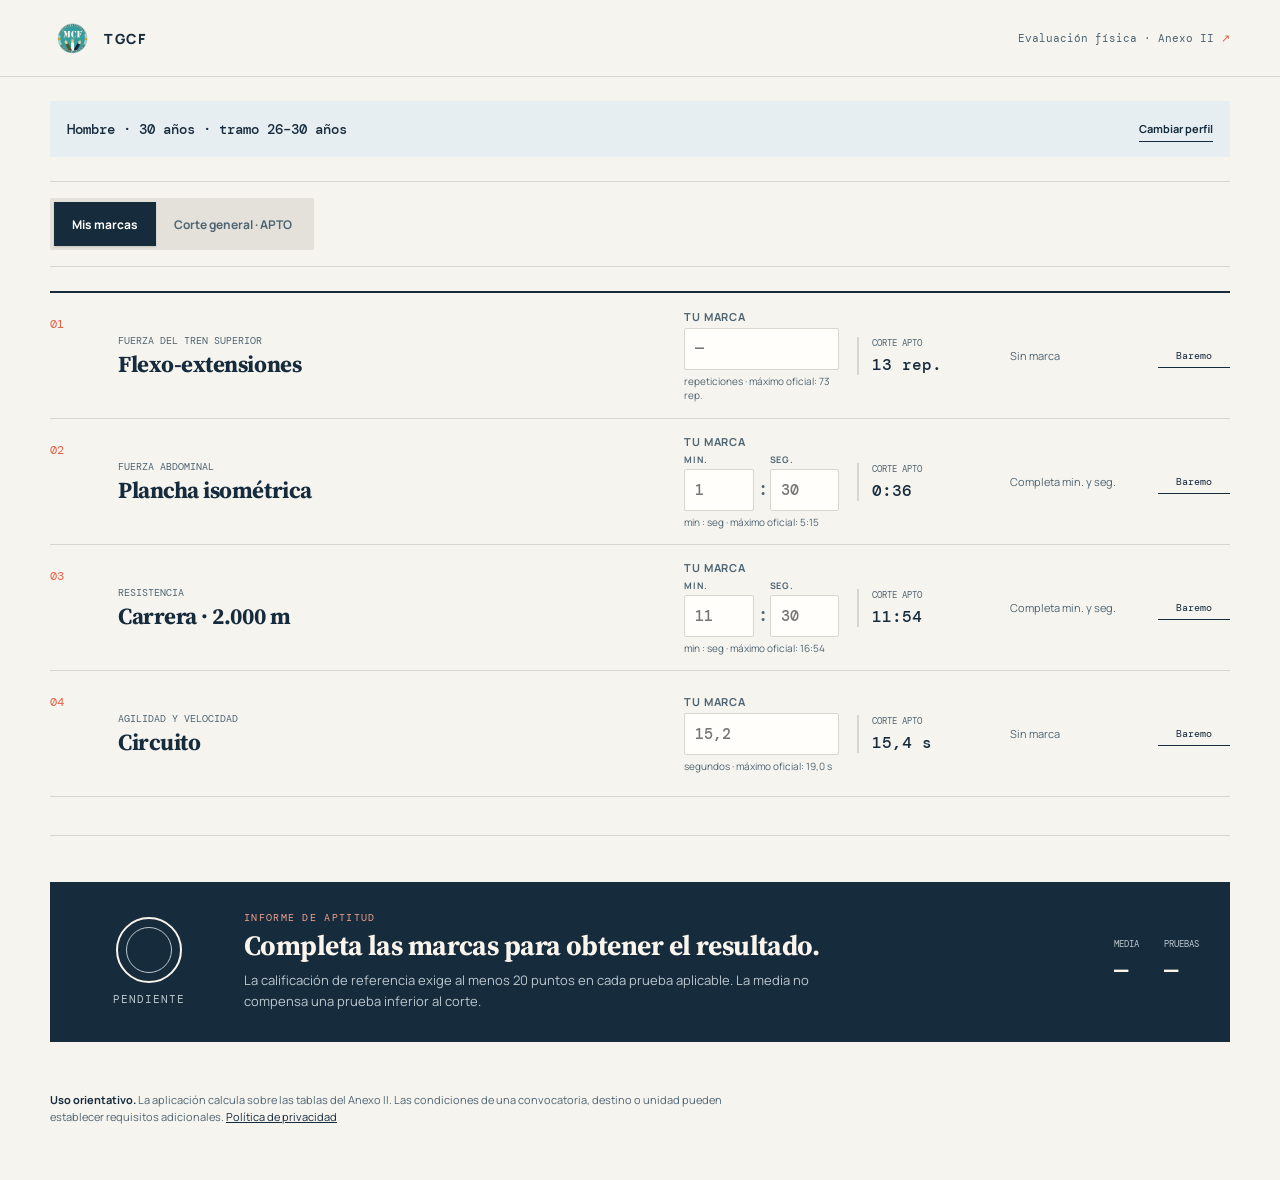
==== commit fb6944a5: "Compactar pantalla móvil y enlazar normativa" ====
--- a/index.html
+++ b/index.html
@@ -8,12 +8,12 @@
   <link rel="preconnect" href="https://fonts.googleapis.com">
   <link rel="preconnect" href="https://fonts.gstatic.com" crossorigin>
   <link href="https://fonts.googleapis.com/css2?family=DM+Mono:wght@400;500&family=Manrope:wght@400;500;600;700;800&family=Source+Serif+4:opsz,wght@8..60,600;8..60,700&display=swap" rel="stylesheet">
-  <link rel="stylesheet" href="styles/main.css?v=16">
+  <link rel="stylesheet" href="styles/main.css?v=18">
 </head>
 <body>
   <header class="topbar">
     <a class="brand" href="#inicio" aria-label="TGCF, inicio"><img class="brand-logo" src="assets/logo-mcf.png" alt="Logotipo de Militares con Futuro"><span>TGCF</span></a>
-    <p>Evaluación física · Anexo II</p>
+    <a class="normativa-link" href="https://www.boe.es/boe/dias/2026/01/21/pdfs/BOE-A-2026-1379.pdf" target="_blank" rel="noopener noreferrer" aria-label="Abrir normativa oficial: Orden DEF/15/2026, Anexo II">Evaluación física · Anexo II</a>
   </header>
 
   <main id="inicio" class="shell">
--- a/styles/main.css
+++ b/styles/main.css
@@ -15,12 +15,13 @@
 }
 * { box-sizing: border-box; }
 [hidden] { display: none !important; }
-html { scroll-behavior: smooth; }
-body { margin: 0; background: var(--paper); color: var(--ink); font-family: var(--sans); }
+html { max-width: 100%; overflow-x: clip; scroll-behavior: smooth; }
+body { max-width: 100%; margin: 0; overflow-x: clip; background: var(--paper); color: var(--ink); font-family: var(--sans); }
 button, input, select { font: inherit; }
 button { cursor: pointer; }
 .topbar { border-bottom: 1px solid var(--line); display: flex; justify-content: space-between; align-items: center; padding: 16px max(20px, calc((100vw - 1180px) / 2)); background: rgba(246,244,239,.94); position: sticky; top: 0; z-index: 2; backdrop-filter: blur(12px); }
 .topbar p { margin: 0; font: 11px/1.1 var(--mono); color: var(--ink-soft); text-align: right; }
+.normativa-link { color: var(--ink-soft); font: 11px/1.1 var(--mono); text-align: right; text-decoration: none; }.normativa-link::after { content: " ↗"; color: var(--coral); }.normativa-link:focus-visible, .normativa-link:hover { color: var(--ink); text-decoration: underline; text-decoration-color: var(--coral); text-underline-offset: 4px; }
 .brand { display: flex; gap: 10px; align-items: center; color: var(--ink); text-decoration: none; font-size: 14px; font-weight: 800; letter-spacing: .11em; }.brand-logo { width: 44px; height: 44px; object-fit: contain; mix-blend-mode: multiply; }
 .association-logo { object-fit: contain; mix-blend-mode: multiply; }
 .source-block { align-self: end; }
@@ -85,21 +86,22 @@
 .profile-summary, .profile-details { margin-left: 0; }
 
 @media (max-width: 570px) {
-  .setup { padding: 12px 0 8px; }.objective { padding: 8px 0 12px; }.measurements { padding: 12px 0 14px; }
-  .brand-logo { width: 42px; height: 42px; }
-  .metric { grid-template-columns: 26px minmax(0, 1fr) minmax(78px, .68fr); row-gap: 7px; margin-bottom: 8px; padding: 12px 10px; }
+  .topbar { gap: 10px; padding: 8px 16px; overflow: hidden; }.brand { flex: none; }.brand-logo { width: 40px; height: 40px; }.normativa-link { flex: 0 1 170px; min-width: 0; overflow: hidden; font-size: 9px; text-overflow: ellipsis; white-space: nowrap; }
+  .setup { padding: 8px 0 6px; }.objective { padding: 6px 0 8px; }.measurements { padding: 8px 0 10px; }
+  .profile-summary { min-height: 46px; padding: 8px 12px; }.mode-switch { min-height: 44px; overflow: hidden; }.mode { min-width: 0; padding: 0 5px; font-size: 10px; white-space: nowrap; }
+  .metric { grid-template-columns: 24px minmax(0, 1fr) 76px; column-gap: 7px; row-gap: 5px; margin-bottom: 6px; padding: 9px 9px; }
   .metric .metric-main { display: grid; grid-column: 2 / 4; grid-template-columns: minmax(0, 1fr) auto; align-items: end; column-gap: 8px; }
-  .metric .metric-main h3 { grid-column: 1; grid-row: 1; font-size: 18px; }
+  .metric .metric-main h3 { grid-column: 1; grid-row: 1; font-size: 17px; }
   .metric .metric-kicker { grid-column: 2; grid-row: 1; max-width: 104px; margin: 0; font-size: 8px; line-height: 1.2; text-align: right; }
   .metric .entry-stack { display: block; grid-column: 2; grid-row: 2; min-width: 0; }
-  .metric .target { grid-column: 3; grid-row: 2; align-self: end; min-height: 43px; margin: 0; padding: 5px 0 0 8px; border-top: 1px solid var(--line); border-left: 1px solid var(--line); }
-  .metric .result { grid-column: 2 / 4; grid-row: 3; min-height: 0; padding-top: 6px; border-top: 1px solid var(--line); text-align: right; }
-  .metric .result b { display: inline; margin-right: 6px; font-size: 15px; }.metric .baremo-button { grid-column: 2 / 4; grid-row: 4; padding: 2px 0; justify-self: start; }
-  .entry-stack .entry { min-width: 0; }
-  .metric .entry { gap: 2px; }.metric .entry input { min-height: 43px; }.metric .entry small { white-space: nowrap; font-size: 8px; }
-  .duration-fields { gap: 3px; }.duration-fields input { min-height: 40px; padding: 0 6px; }.duration-separator { padding-bottom: 9px; }
+  .metric .target { grid-column: 3; grid-row: 2; align-self: end; min-height: 39px; margin: 0; padding: 4px 0 0 7px; border-top: 1px solid var(--line); border-left: 1px solid var(--line); }
+  .metric .result { grid-column: 2 / 4; grid-row: 3; min-height: 0; padding-top: 5px; border-top: 1px solid var(--line); text-align: right; }
+  .metric .result b { display: inline; margin-right: 5px; font-size: 14px; }.metric .baremo-button { grid-column: 2 / 4; grid-row: 3; align-self: end; padding: 1px 0; justify-self: start; }
+  .metric, .metric-main, .entry-stack, .duration-fields, .entry-stack .entry { min-width: 0; max-width: 100%; }
+  .metric .entry { gap: 1px; }.metric .entry input { min-height: 39px; }.metric .entry small { overflow-wrap: anywhere; white-space: normal; font-size: 8px; }
+  .duration-fields { gap: 2px; }.duration-fields input { min-height: 37px; padding: 0 5px; }.duration-separator { padding-bottom: 8px; }
   .report { display: flex; flex-wrap: wrap; align-items: center; gap: 12px; margin-top: 20px; padding: 17px; }
   .report-status { flex: 0 0 42px; grid-template-columns: 36px; gap: 3px; }.status-ring { width: 34px; height: 34px; }.status-ring::after { inset: 5px; }
   .report-status span:last-child { font-size: 9px; }.report-copy { flex: 1 1 180px; min-width: 0; }.report-copy .eyebrow, .report-copy p:last-child { display: none; }
-  .report-copy h2 { overflow-wrap: anywhere; font-size: 18px; line-height: 1.08; }.report-numbers { flex: 1 0 100%; grid-column: auto; margin-left: 54px; gap: 10px; }.report-numbers dd { font-size: 17px; }
+  .report-copy h2 { overflow-wrap: anywhere; font-size: 18px; line-height: 1.08; }.report-numbers { flex: 1 0 calc(100% - 42px); grid-column: auto; max-width: calc(100% - 42px); margin-left: 42px; gap: 10px; }.report-numbers dd { font-size: 17px; }
 }
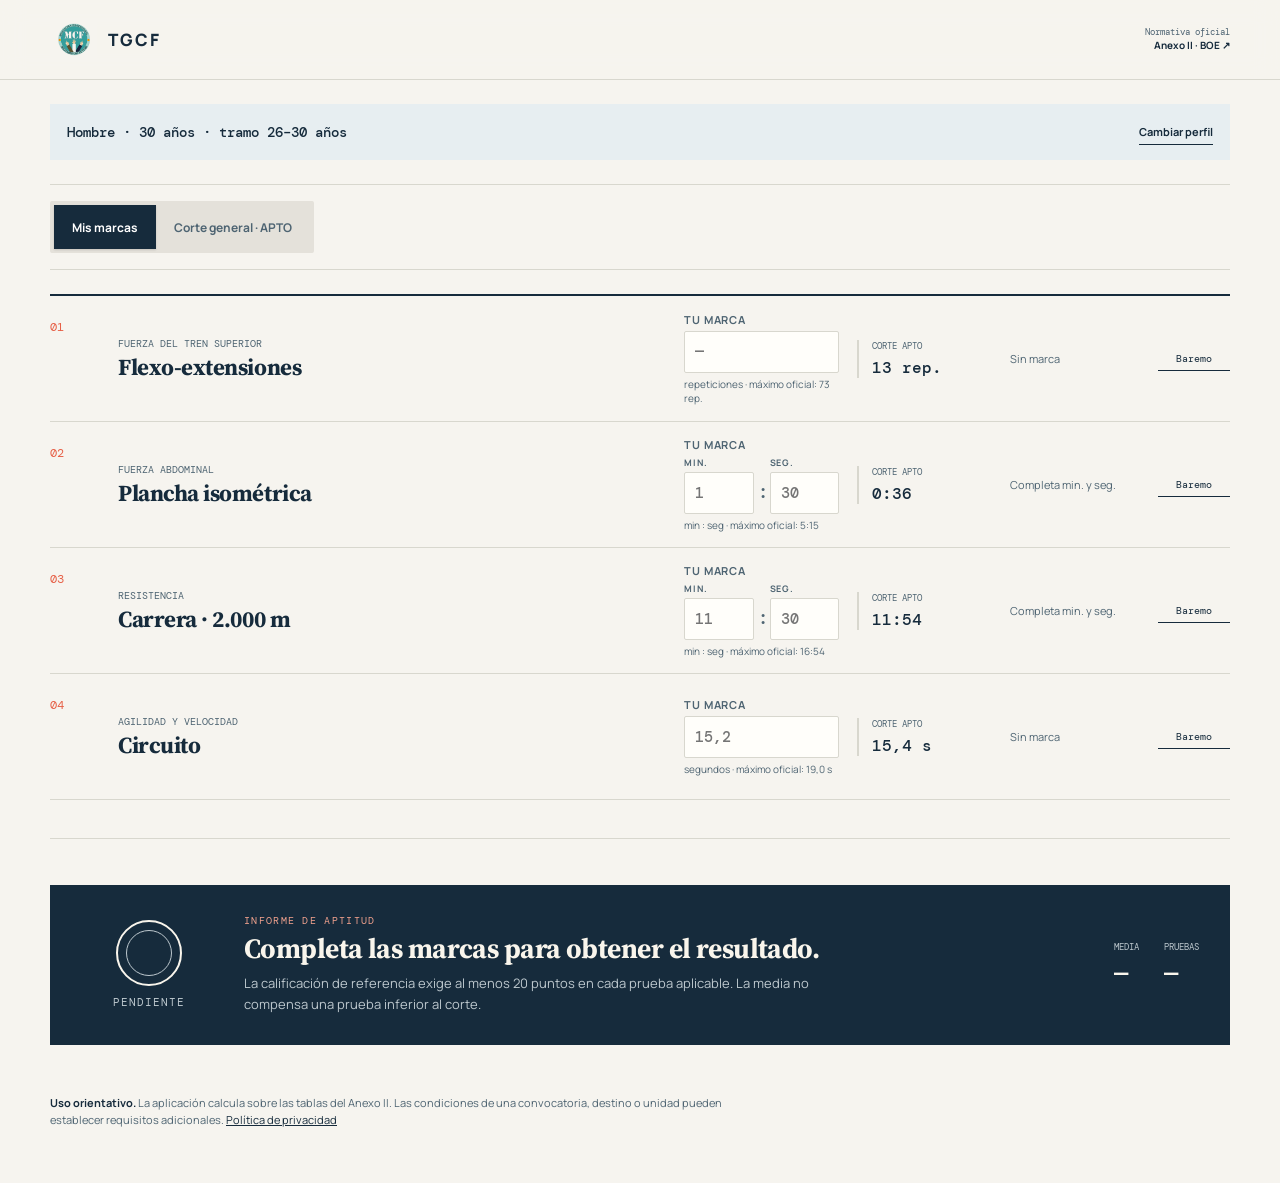
==== commit 8139f202: "Destacar normativa y retirar informe fijo" ====
--- a/index.html
+++ b/index.html
@@ -13,7 +13,7 @@
 <body>
   <header class="topbar">
     <a class="brand" href="#inicio" aria-label="TGCF, inicio"><img class="brand-logo" src="assets/logo-mcf.png" alt="Logotipo de Militares con Futuro"><span>TGCF</span></a>
-    <a class="normativa-link" href="https://www.boe.es/boe/dias/2026/01/21/pdfs/BOE-A-2026-1379.pdf" target="_blank" rel="noopener noreferrer" aria-label="Abrir normativa oficial: Orden DEF/15/2026, Anexo II">Evaluación física · Anexo II</a>
+    <a class="normativa-link" href="https://www.boe.es/boe/dias/2026/01/21/pdfs/BOE-A-2026-1379.pdf" target="_blank" rel="noopener noreferrer" aria-label="Abrir normativa oficial: Orden DEF/15/2026, Anexo II"><span>Normativa oficial</span><strong>Anexo II · BOE ↗</strong></a>
   </header>
 
   <main id="inicio" class="shell">
@@ -89,10 +89,6 @@
 
     </section>
 
-    <div class="mobile-summary" aria-live="polite">
-      <span id="mobile-progress-label">0 de 4 pruebas completas</span>
-      <a href="#report" id="mobile-report-link">Ver informe</a>
-    </div>
 
     <section class="legal">
       <p><b>Uso orientativo.</b> La aplicación calcula sobre las tablas del Anexo II. Las condiciones de una convocatoria, destino o unidad pueden establecer requisitos adicionales. <a href="privacy.html">Política de privacidad</a></p>
@@ -105,6 +101,6 @@
     <div class="table-wrap"><table><thead><tr><th>Marca</th><th>Puntos</th></tr></thead><tbody id="baremo-body"></tbody></table></div>
   </dialog>
 
-  <script type="module" src="src/app.js?v=9"></script>
+  <script type="module" src="src/app.js?v=10"></script>
 </body>
 </html>
--- a/styles/main.css
+++ b/styles/main.css
@@ -21,8 +21,8 @@
 button { cursor: pointer; }
 .topbar { border-bottom: 1px solid var(--line); display: flex; justify-content: space-between; align-items: center; padding: 16px max(20px, calc((100vw - 1180px) / 2)); background: rgba(246,244,239,.94); position: sticky; top: 0; z-index: 2; backdrop-filter: blur(12px); }
 .topbar p { margin: 0; font: 11px/1.1 var(--mono); color: var(--ink-soft); text-align: right; }
-.normativa-link { color: var(--ink-soft); font: 11px/1.1 var(--mono); text-align: right; text-decoration: none; }.normativa-link::after { content: " ↗"; color: var(--coral); }.normativa-link:focus-visible, .normativa-link:hover { color: var(--ink); text-decoration: underline; text-decoration-color: var(--coral); text-underline-offset: 4px; }
-.brand { display: flex; gap: 10px; align-items: center; color: var(--ink); text-decoration: none; font-size: 14px; font-weight: 800; letter-spacing: .11em; }.brand-logo { width: 44px; height: 44px; object-fit: contain; mix-blend-mode: multiply; }
+.normativa-link { display: grid; gap: 3px; color: var(--ink-soft); font: 9px/1 var(--mono); text-align: right; text-decoration: none; }.normativa-link strong { color: var(--ink); font: 700 10px/1.1 var(--sans); }.normativa-link:focus-visible, .normativa-link:hover { color: var(--ink); text-decoration: underline; text-decoration-color: var(--coral); text-underline-offset: 4px; }.normativa-link:hover strong, .normativa-link:focus-visible strong { color: var(--coral); }
+.brand { display: flex; gap: 11px; align-items: center; color: var(--ink); text-decoration: none; font-size: 17px; font-weight: 800; letter-spacing: .11em; }.brand-logo { width: 47px; height: 47px; object-fit: contain; mix-blend-mode: multiply; }
 .association-logo { object-fit: contain; mix-blend-mode: multiply; }
 .source-block { align-self: end; }
 .intro-logo { display: block; width: 240px; max-width: 100%; height: auto; margin: 0 0 10px; }
@@ -55,10 +55,10 @@
 .profile-details > summary { cursor: pointer; color: var(--coral); font: 700 11px var(--sans); }
 .profile-details .profile-controls { margin: 16px 0 0; }
 .source-note > summary { cursor: pointer; list-style: none; }.source-note > summary::-webkit-details-marker { display: none; }.source-note > summary::after { content: "+"; float: right; font: 16px var(--mono); }.source-note[open] > summary::after { content: "−"; }.source-note > a, .source-note > small { display: block; margin-left: 18px; }
-.mobile-summary { display: none; }
+
 
 @media (max-width: 570px) {
-  body { padding-bottom: 82px; }
+  body { padding-bottom: 0; }
   .topbar { padding: 12px 16px; }
   .topbar p { max-width: none; }
   .intro { padding: 30px 0 24px; gap: 18px; }
@@ -77,8 +77,7 @@
   .target { padding-left: 10px; }.target b { font-size: 12px; }
   .result { min-height: 26px; }
   .report { margin-bottom: 10px; }
-  .mobile-summary { position: fixed; right: 14px; bottom: 12px; left: 14px; z-index: 5; display: flex; align-items: center; justify-content: space-between; gap: 12px; min-height: 54px; padding: 0 16px; border: 1px solid var(--ink); border-radius: 3px; background: var(--ink); color: #f9f5ec; box-shadow: 0 8px 28px #162b3c33; font: 11px var(--mono); }
-  .mobile-summary a { border-bottom: 1px solid var(--coral); color: #f9f5ec; text-decoration: none; font: 700 11px var(--sans); }
+
 }
 
 /* Mobile-first simulator: open directly on the controls, not an editorial landing page. */
@@ -86,7 +85,7 @@
 .profile-summary, .profile-details { margin-left: 0; }
 
 @media (max-width: 570px) {
-  .topbar { gap: 10px; padding: 8px 16px; overflow: hidden; }.brand { flex: none; }.brand-logo { width: 40px; height: 40px; }.normativa-link { flex: 0 1 170px; min-width: 0; overflow: hidden; font-size: 9px; text-overflow: ellipsis; white-space: nowrap; }
+  .topbar { gap: 10px; padding: 8px 16px; overflow: hidden; }.brand { flex: none; font-size: 18px; }.brand-logo { width: 46px; height: 46px; }.normativa-link { flex: 0 1 156px; min-width: 0; font-size: 9px; }.normativa-link strong { font-size: 11px; white-space: nowrap; }
   .setup { padding: 8px 0 6px; }.objective { padding: 6px 0 8px; }.measurements { padding: 8px 0 10px; }
   .profile-summary { min-height: 46px; padding: 8px 12px; }.mode-switch { min-height: 44px; overflow: hidden; }.mode { min-width: 0; padding: 0 5px; font-size: 10px; white-space: nowrap; }
   .metric { grid-template-columns: 24px minmax(0, 1fr) 76px; column-gap: 7px; row-gap: 5px; margin-bottom: 6px; padding: 9px 9px; }
